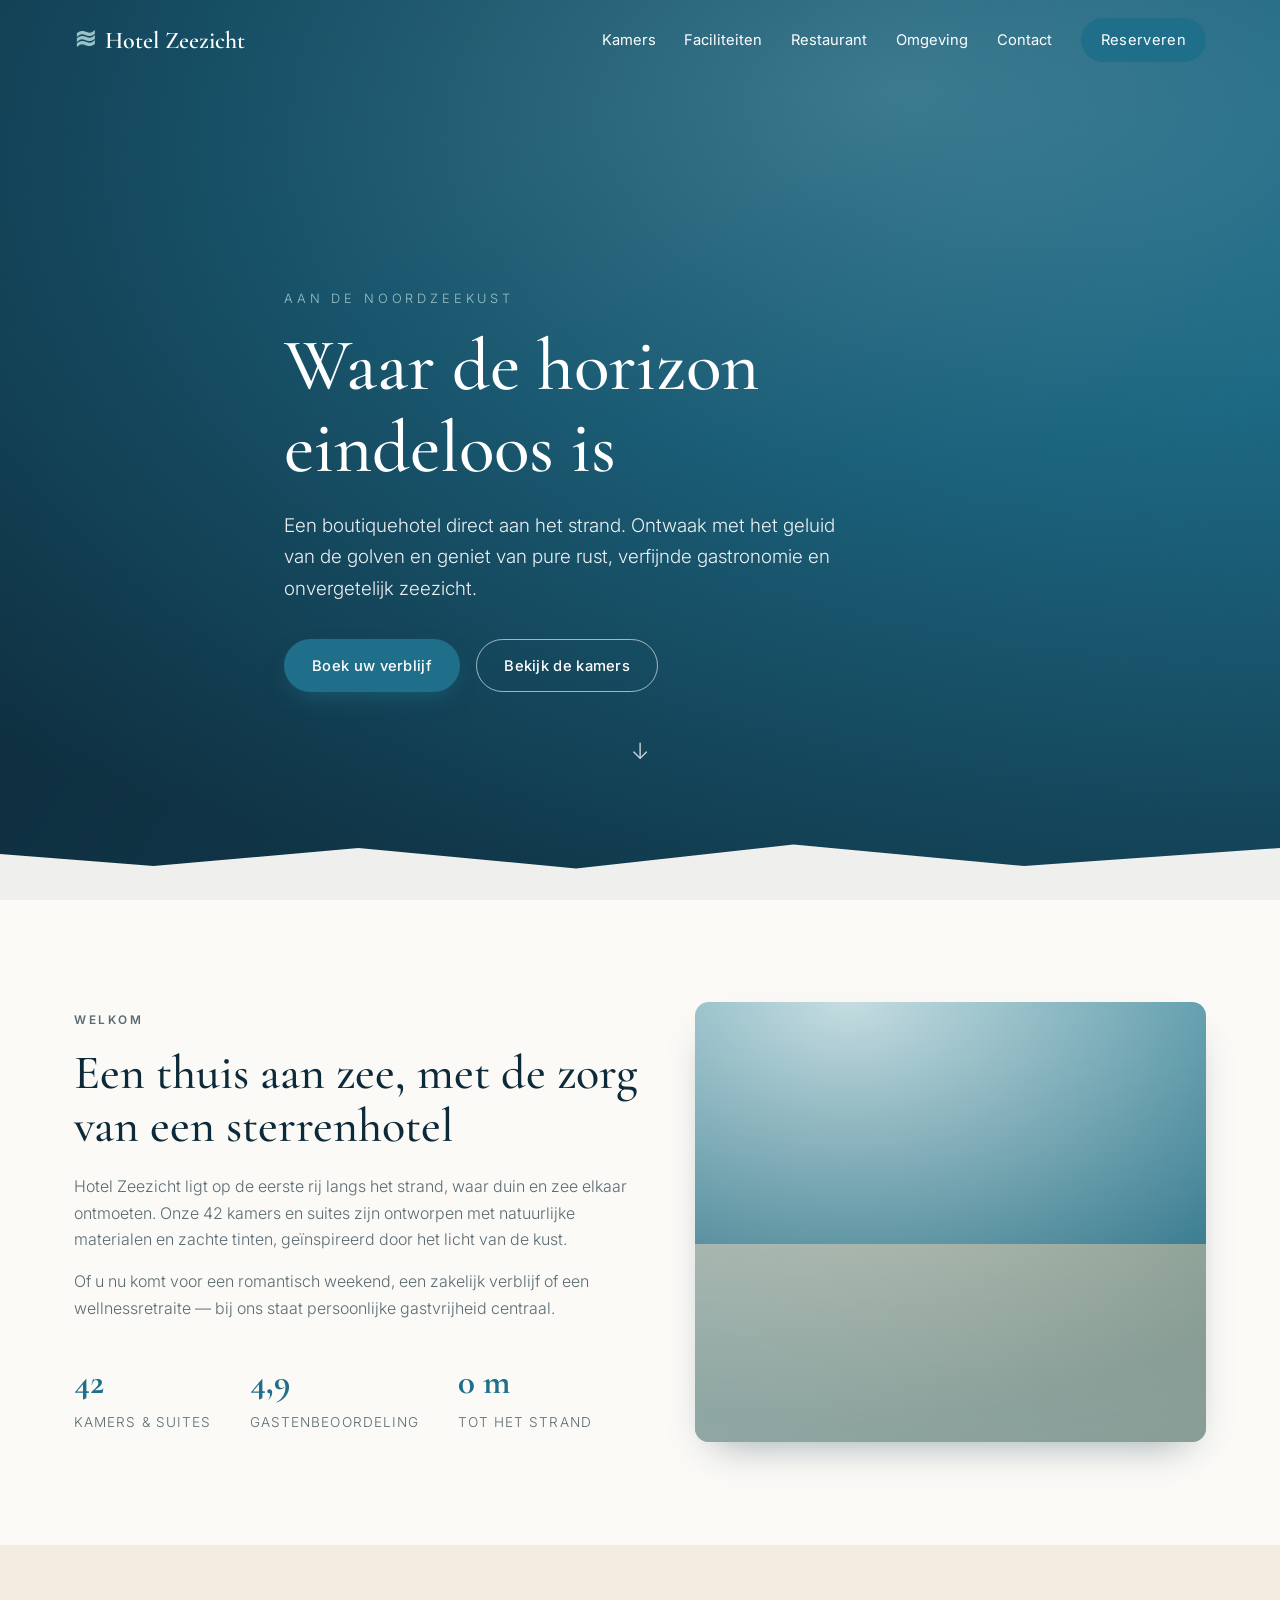
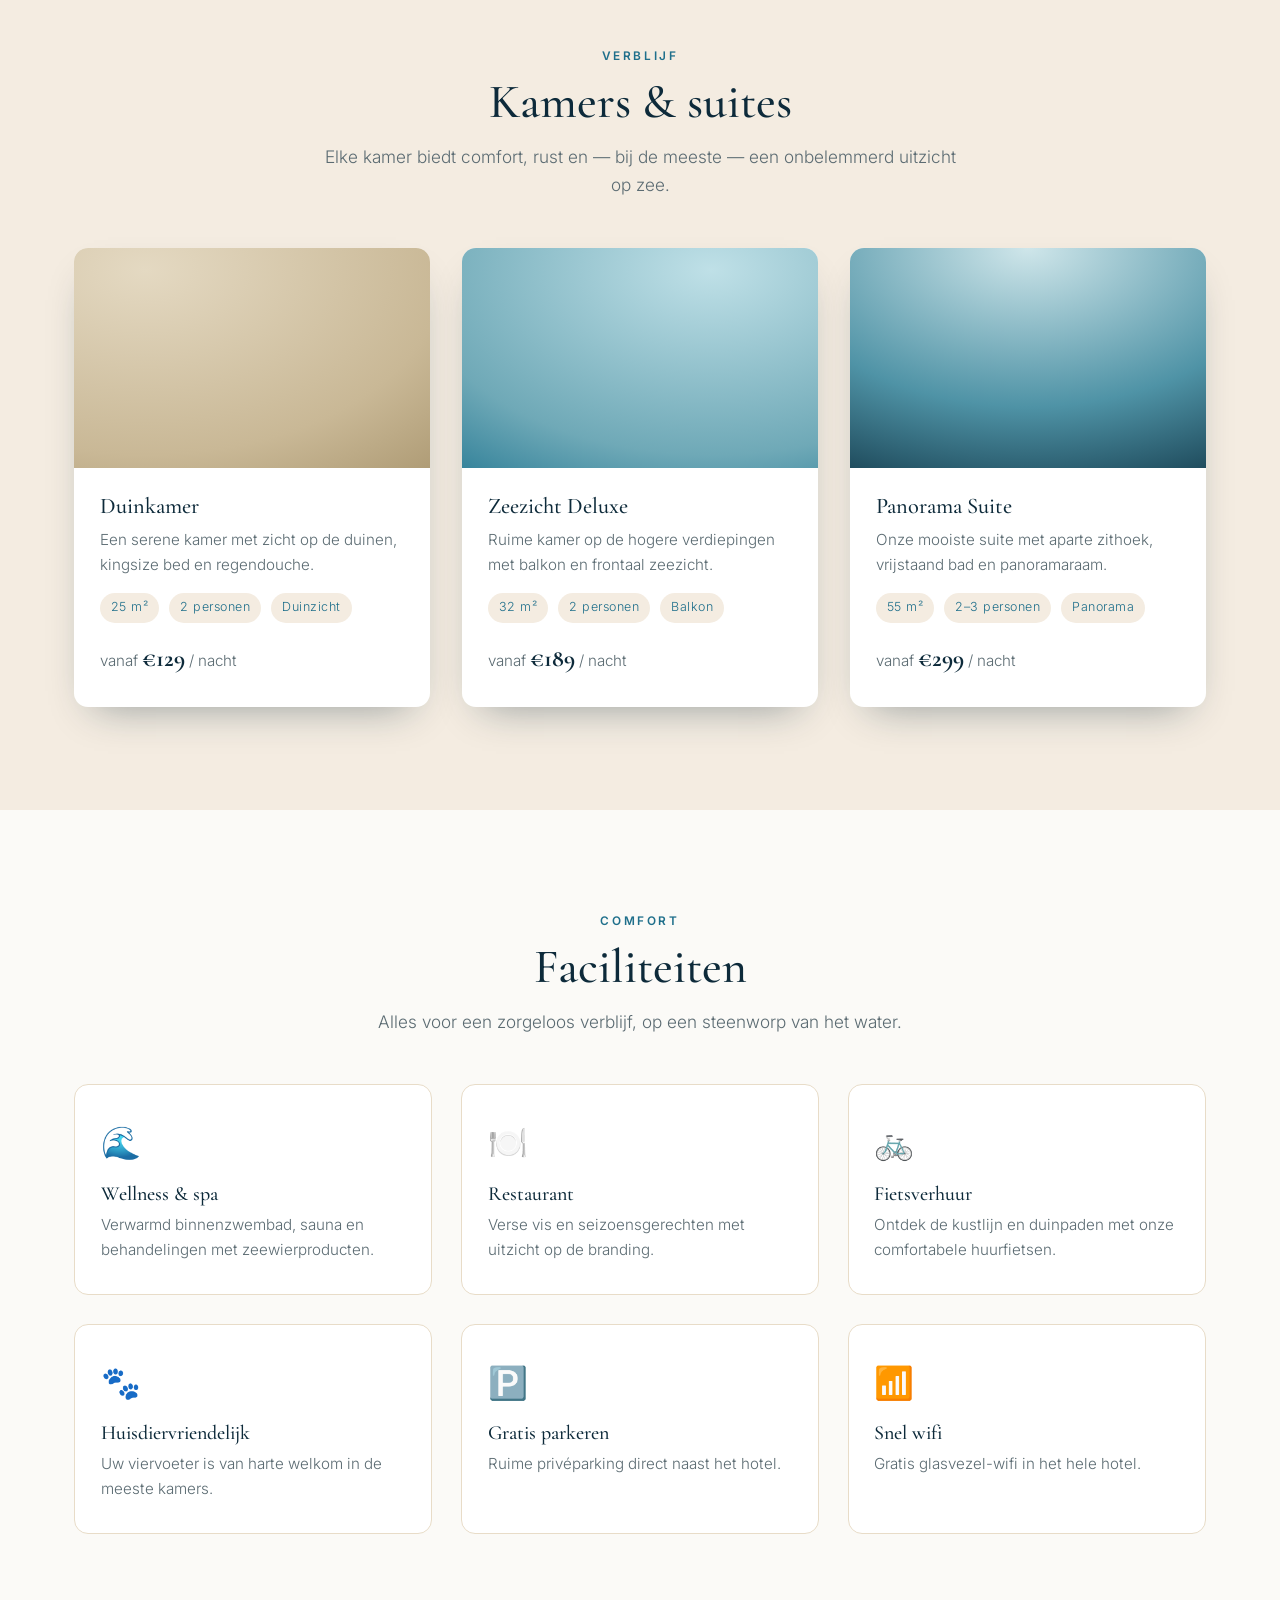
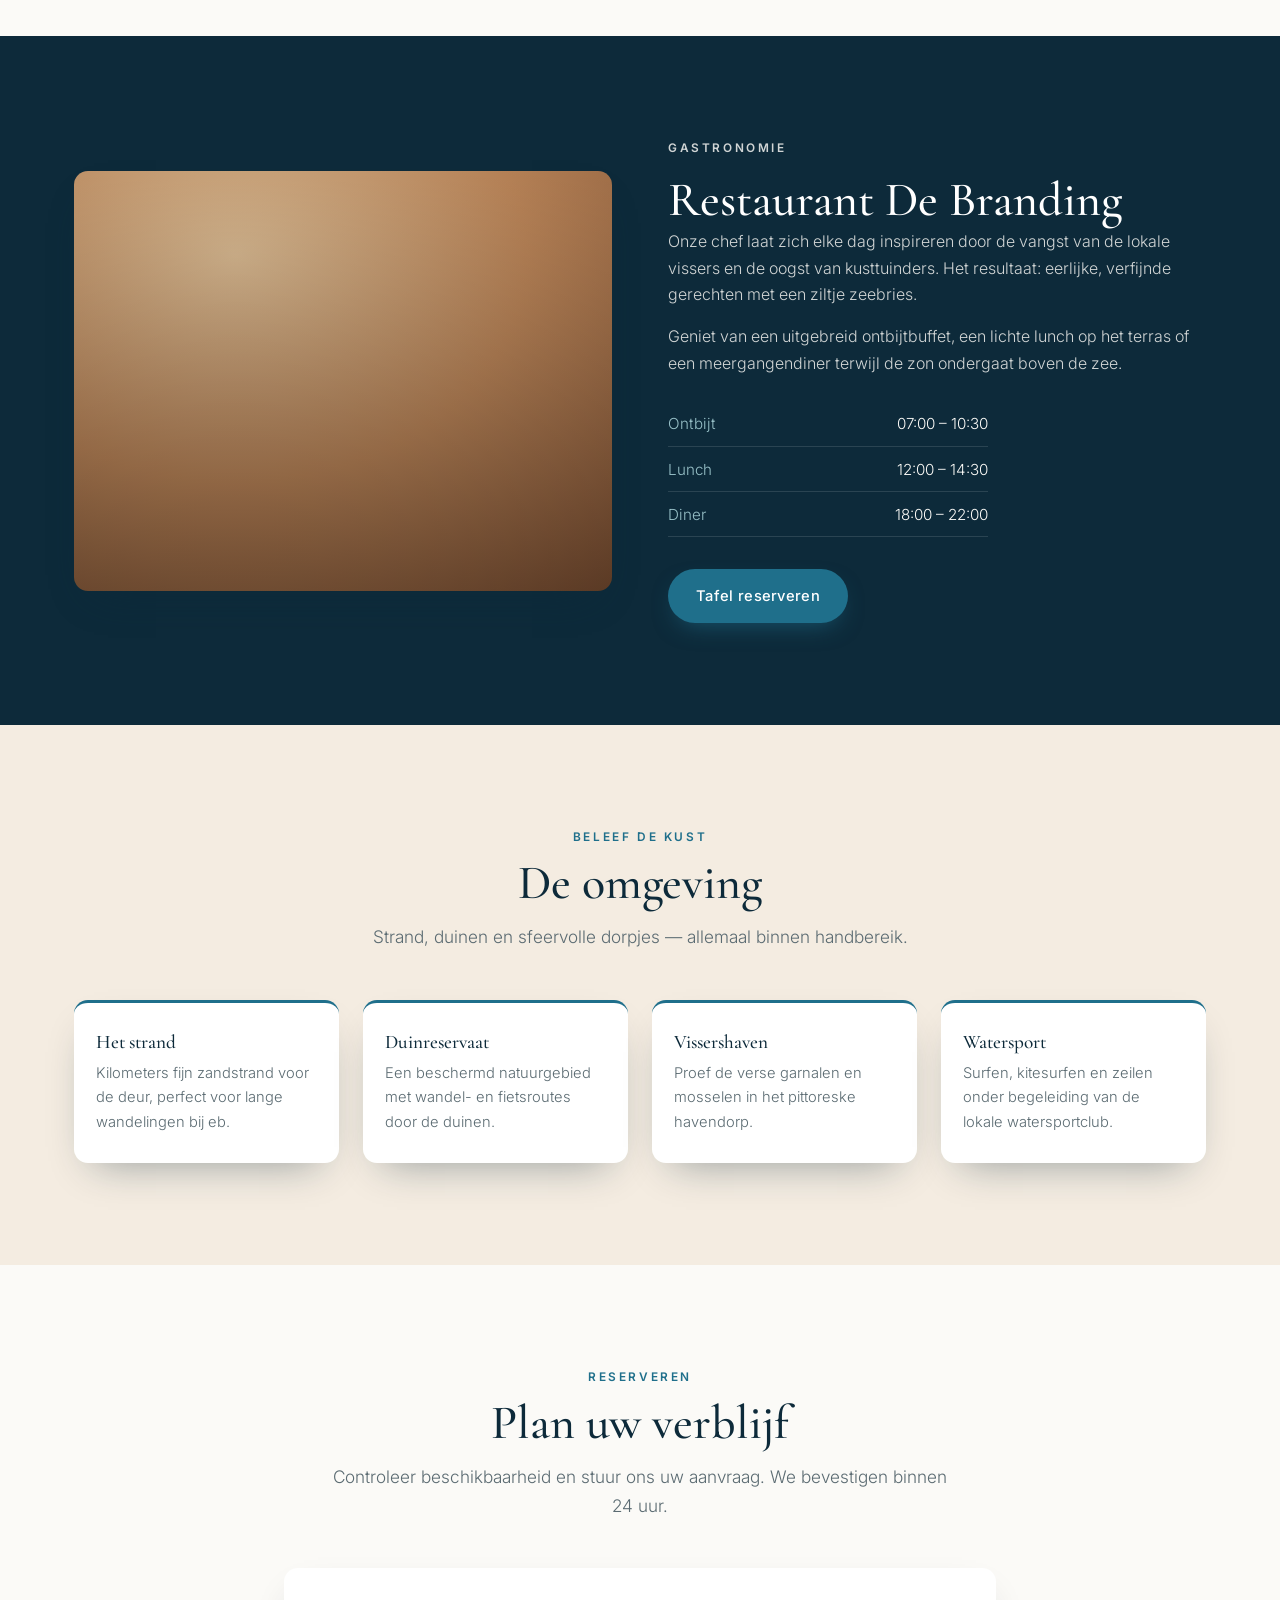
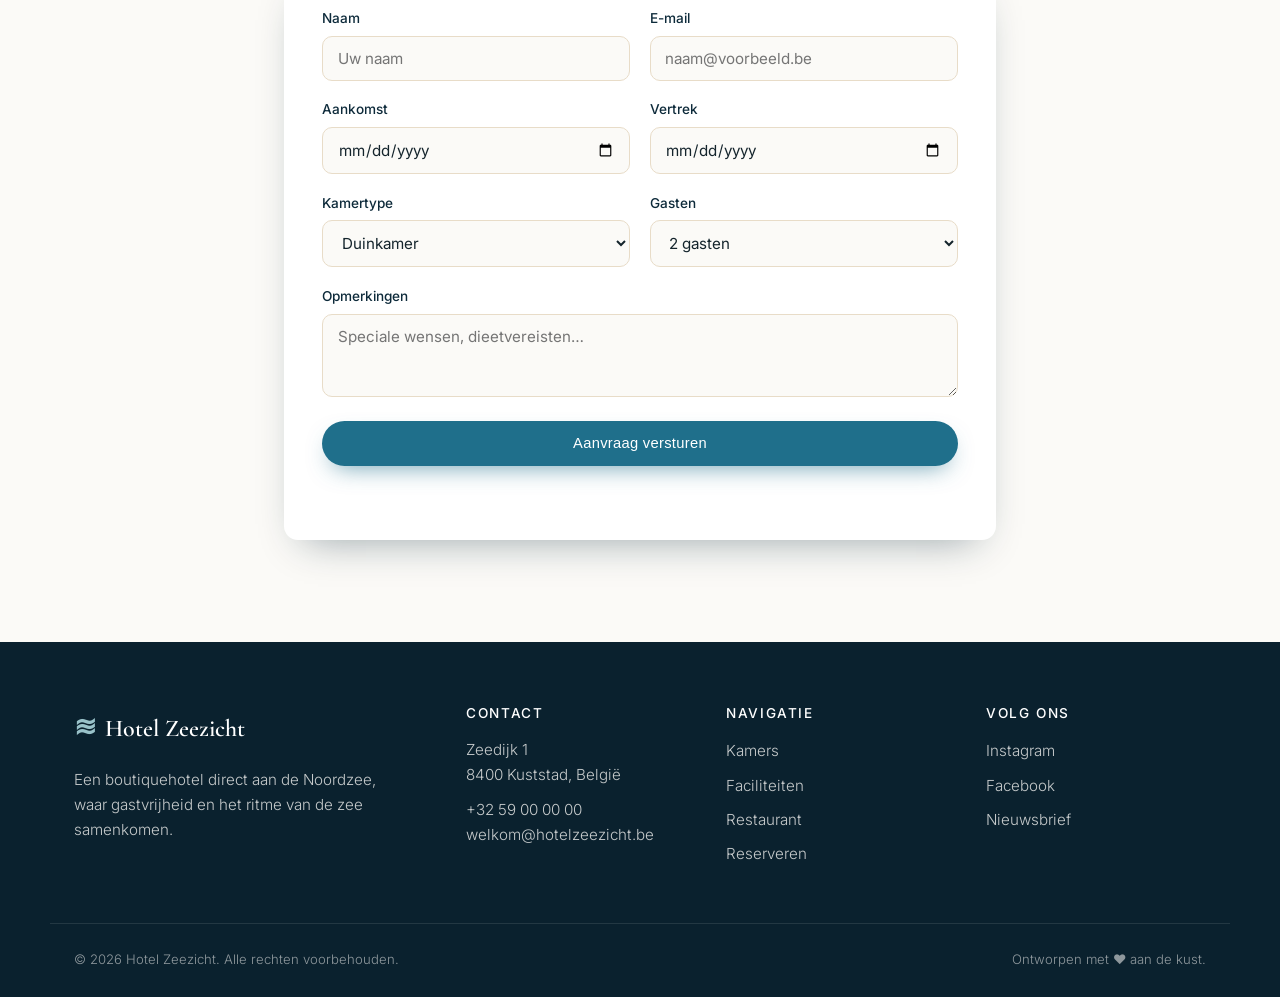
==== website/index.html @ 32a5152c "Add professional seaside hotel website (Hotel Zeezicht) Responsive one-page site with hero, rooms, f" ====
<!DOCTYPE html>
<html lang="nl">
<head>
  <meta charset="UTF-8" />
  <meta name="viewport" content="width=device-width, initial-scale=1.0" />
  <meta name="description" content="Hotel Zeezicht — een luxueus boutiquehotel direct aan de Noordzee. Geniet van zeezicht, fijne dining en pure rust." />
  <title>Hotel Zeezicht · Boutiquehotel aan zee</title>
  <link rel="preconnect" href="https://fonts.googleapis.com" />
  <link rel="preconnect" href="https://fonts.gstatic.com" crossorigin />
  <link href="https://fonts.googleapis.com/css2?family=Cormorant+Garamond:wght@400;500;600&family=Inter:wght@300;400;500;600&display=swap" rel="stylesheet" />
  <link rel="stylesheet" href="styles.css" />
</head>
<body>
  <!-- Header -->
  <header class="site-header" id="header">
    <div class="container header-inner">
      <a href="#home" class="logo">
        <span class="logo-mark">≋</span>
        <span class="logo-text">Hotel&nbsp;Zeezicht</span>
      </a>
      <nav class="nav" id="nav">
        <a href="#kamers">Kamers</a>
        <a href="#faciliteiten">Faciliteiten</a>
        <a href="#restaurant">Restaurant</a>
        <a href="#omgeving">Omgeving</a>
        <a href="#contact">Contact</a>
        <a href="#reserveren" class="btn btn-nav">Reserveren</a>
      </nav>
      <button class="nav-toggle" id="navToggle" aria-label="Menu openen" aria-expanded="false">
        <span></span><span></span><span></span>
      </button>
    </div>
  </header>

  <!-- Hero -->
  <section class="hero" id="home">
    <div class="hero-overlay"></div>
    <div class="container hero-content">
      <p class="hero-eyebrow">Aan de Noordzeekust</p>
      <h1>Waar de horizon eindeloos is</h1>
      <p class="hero-sub">Een boutiquehotel direct aan het strand. Ontwaak met het geluid van de golven en geniet van pure rust, verfijnde gastronomie en onvergetelijk zeezicht.</p>
      <div class="hero-actions">
        <a href="#reserveren" class="btn btn-primary">Boek uw verblijf</a>
        <a href="#kamers" class="btn btn-ghost">Bekijk de kamers</a>
      </div>
    </div>
    <a href="#intro" class="scroll-hint" aria-label="Scroll omlaag">↓</a>
  </section>

  <!-- Intro -->
  <section class="section intro" id="intro">
    <div class="container intro-grid">
      <div class="intro-text">
        <p class="eyebrow">Welkom</p>
        <h2>Een thuis aan zee, met de zorg van een sterrenhotel</h2>
        <p>Hotel Zeezicht ligt op de eerste rij langs het strand, waar duin en zee elkaar ontmoeten. Onze 42 kamers en suites zijn ontworpen met natuurlijke materialen en zachte tinten, geïnspireerd door het licht van de kust.</p>
        <p>Of u nu komt voor een romantisch weekend, een zakelijk verblijf of een wellnessretraite — bij ons staat persoonlijke gastvrijheid centraal.</p>
        <div class="intro-stats">
          <div><strong>42</strong><span>Kamers &amp; suites</span></div>
          <div><strong>4,9</strong><span>Gastenbeoordeling</span></div>
          <div><strong>0&nbsp;m</strong><span>Tot het strand</span></div>
        </div>
      </div>
      <div class="intro-image" aria-hidden="true"></div>
    </div>
  </section>

  <!-- Kamers -->
  <section class="section section-alt" id="kamers">
    <div class="container">
      <div class="section-head">
        <p class="eyebrow">Verblijf</p>
        <h2>Kamers &amp; suites</h2>
        <p class="section-lead">Elke kamer biedt comfort, rust en — bij de meeste — een onbelemmerd uitzicht op zee.</p>
      </div>
      <div class="rooms-grid">
        <article class="room-card">
          <div class="room-img room-img-1" aria-hidden="true"></div>
          <div class="room-body">
            <h3>Duinkamer</h3>
            <p>Een serene kamer met zicht op de duinen, kingsize bed en regendouche.</p>
            <ul class="room-meta">
              <li>25 m²</li><li>2 personen</li><li>Duinzicht</li>
            </ul>
            <p class="room-price">vanaf <strong>€129</strong> / nacht</p>
          </div>
        </article>
        <article class="room-card">
          <div class="room-img room-img-2" aria-hidden="true"></div>
          <div class="room-body">
            <h3>Zeezicht Deluxe</h3>
            <p>Ruime kamer op de hogere verdiepingen met balkon en frontaal zeezicht.</p>
            <ul class="room-meta">
              <li>32 m²</li><li>2 personen</li><li>Balkon</li>
            </ul>
            <p class="room-price">vanaf <strong>€189</strong> / nacht</p>
          </div>
        </article>
        <article class="room-card">
          <div class="room-img room-img-3" aria-hidden="true"></div>
          <div class="room-body">
            <h3>Panorama Suite</h3>
            <p>Onze mooiste suite met aparte zithoek, vrijstaand bad en panoramaraam.</p>
            <ul class="room-meta">
              <li>55 m²</li><li>2–3 personen</li><li>Panorama</li>
            </ul>
            <p class="room-price">vanaf <strong>€299</strong> / nacht</p>
          </div>
        </article>
      </div>
    </div>
  </section>

  <!-- Faciliteiten -->
  <section class="section" id="faciliteiten">
    <div class="container">
      <div class="section-head">
        <p class="eyebrow">Comfort</p>
        <h2>Faciliteiten</h2>
        <p class="section-lead">Alles voor een zorgeloos verblijf, op een steenworp van het water.</p>
      </div>
      <div class="features-grid">
        <div class="feature"><span class="feature-icon">🌊</span><h3>Wellness &amp; spa</h3><p>Verwarmd binnenzwembad, sauna en behandelingen met zeewierproducten.</p></div>
        <div class="feature"><span class="feature-icon">🍽️</span><h3>Restaurant</h3><p>Verse vis en seizoensgerechten met uitzicht op de branding.</p></div>
        <div class="feature"><span class="feature-icon">🚲</span><h3>Fietsverhuur</h3><p>Ontdek de kustlijn en duinpaden met onze comfortabele huurfietsen.</p></div>
        <div class="feature"><span class="feature-icon">🐾</span><h3>Huisdiervriendelijk</h3><p>Uw viervoeter is van harte welkom in de meeste kamers.</p></div>
        <div class="feature"><span class="feature-icon">🅿️</span><h3>Gratis parkeren</h3><p>Ruime privéparking direct naast het hotel.</p></div>
        <div class="feature"><span class="feature-icon">📶</span><h3>Snel wifi</h3><p>Gratis glasvezel-wifi in het hele hotel.</p></div>
      </div>
    </div>
  </section>

  <!-- Restaurant -->
  <section class="section section-dark" id="restaurant">
    <div class="container restaurant-grid">
      <div class="restaurant-image" aria-hidden="true"></div>
      <div class="restaurant-text">
        <p class="eyebrow eyebrow-light">Gastronomie</p>
        <h2>Restaurant De&nbsp;Branding</h2>
        <p>Onze chef laat zich elke dag inspireren door de vangst van de lokale vissers en de oogst van kusttuinders. Het resultaat: eerlijke, verfijnde gerechten met een ziltje zeebries.</p>
        <p>Geniet van een uitgebreid ontbijtbuffet, een lichte lunch op het terras of een meergangendiner terwijl de zon ondergaat boven de zee.</p>
        <ul class="restaurant-hours">
          <li><span>Ontbijt</span><span>07:00 – 10:30</span></li>
          <li><span>Lunch</span><span>12:00 – 14:30</span></li>
          <li><span>Diner</span><span>18:00 – 22:00</span></li>
        </ul>
        <a href="#reserveren" class="btn btn-primary">Tafel reserveren</a>
      </div>
    </div>
  </section>

  <!-- Omgeving -->
  <section class="section section-alt" id="omgeving">
    <div class="container">
      <div class="section-head">
        <p class="eyebrow">Beleef de kust</p>
        <h2>De omgeving</h2>
        <p class="section-lead">Strand, duinen en sfeervolle dorpjes — allemaal binnen handbereik.</p>
      </div>
      <div class="env-grid">
        <article class="env-card"><h3>Het strand</h3><p>Kilometers fijn zandstrand voor de deur, perfect voor lange wandelingen bij eb.</p></article>
        <article class="env-card"><h3>Duinreservaat</h3><p>Een beschermd natuurgebied met wandel- en fietsroutes door de duinen.</p></article>
        <article class="env-card"><h3>Vissershaven</h3><p>Proef de verse garnalen en mosselen in het pittoreske havendorp.</p></article>
        <article class="env-card"><h3>Watersport</h3><p>Surfen, kitesurfen en zeilen onder begeleiding van de lokale watersportclub.</p></article>
      </div>
    </div>
  </section>

  <!-- Reserveren -->
  <section class="section reserve" id="reserveren">
    <div class="container reserve-inner">
      <div class="section-head">
        <p class="eyebrow">Reserveren</p>
        <h2>Plan uw verblijf</h2>
        <p class="section-lead">Controleer beschikbaarheid en stuur ons uw aanvraag. We bevestigen binnen 24&nbsp;uur.</p>
      </div>
      <form class="reserve-form" id="reserveForm" novalidate>
        <div class="form-row">
          <label>Naam
            <input type="text" name="naam" required placeholder="Uw naam" />
          </label>
          <label>E-mail
            <input type="email" name="email" required placeholder="naam@voorbeeld.be" />
          </label>
        </div>
        <div class="form-row">
          <label>Aankomst
            <input type="date" name="aankomst" required />
          </label>
          <label>Vertrek
            <input type="date" name="vertrek" required />
          </label>
        </div>
        <div class="form-row">
          <label>Kamertype
            <select name="kamer">
              <option>Duinkamer</option>
              <option>Zeezicht Deluxe</option>
              <option>Panorama Suite</option>
            </select>
          </label>
          <label>Gasten
            <select name="gasten">
              <option>1 gast</option>
              <option selected>2 gasten</option>
              <option>3 gasten</option>
              <option>4 gasten</option>
            </select>
          </label>
        </div>
        <label>Opmerkingen
          <textarea name="opmerkingen" rows="3" placeholder="Speciale wensen, dieetvereisten…"></textarea>
        </label>
        <button type="submit" class="btn btn-primary btn-block">Aanvraag versturen</button>
        <p class="form-msg" id="formMsg" role="status"></p>
      </form>
    </div>
  </section>

  <!-- Contact / Footer -->
  <footer class="footer" id="contact">
    <div class="container footer-grid">
      <div class="footer-brand">
        <a href="#home" class="logo logo-light">
          <span class="logo-mark">≋</span>
          <span class="logo-text">Hotel&nbsp;Zeezicht</span>
        </a>
        <p>Een boutiquehotel direct aan de Noordzee, waar gastvrijheid en het ritme van de zee samenkomen.</p>
      </div>
      <div class="footer-col">
        <h4>Contact</h4>
        <p>Zeedijk 1<br />8400 Kuststad, België</p>
        <p><a href="tel:+3259000000">+32 59 00 00 00</a><br /><a href="mailto:welkom@hotelzeezicht.be">welkom@hotelzeezicht.be</a></p>
      </div>
      <div class="footer-col">
        <h4>Navigatie</h4>
        <ul>
          <li><a href="#kamers">Kamers</a></li>
          <li><a href="#faciliteiten">Faciliteiten</a></li>
          <li><a href="#restaurant">Restaurant</a></li>
          <li><a href="#reserveren">Reserveren</a></li>
        </ul>
      </div>
      <div class="footer-col">
        <h4>Volg ons</h4>
        <ul>
          <li><a href="#">Instagram</a></li>
          <li><a href="#">Facebook</a></li>
          <li><a href="#">Nieuwsbrief</a></li>
        </ul>
      </div>
    </div>
    <div class="container footer-bottom">
      <p>© <span id="year"></span> Hotel Zeezicht. Alle rechten voorbehouden.</p>
      <p>Ontworpen met ❤︎ aan de kust.</p>
    </div>
  </footer>

  <script src="script.js"></script>
</body>
</html>
---- website/styles.css ----
/* =========================================================
   Hotel Zeezicht — stylesheet
   Palette: diepzeeblauw, zand, schuimwit, koraalaccent
   ========================================================= */

:root {
  --navy: #0d2a3a;
  --sea: #1f6f8b;
  --sea-light: #99c2c9;
  --sand: #f4ece1;
  --sand-deep: #e8dcc8;
  --foam: #fbfaf7;
  --coral: #d98b6f;
  --ink: #14242c;
  --muted: #5b6b72;
  --white: #ffffff;
  --radius: 14px;
  --shadow: 0 18px 40px -20px rgba(13, 42, 58, 0.45);
  --max: 1180px;
  --serif: "Cormorant Garamond", Georgia, serif;
  --sans: "Inter", system-ui, -apple-system, sans-serif;
}

* { box-sizing: border-box; margin: 0; padding: 0; }

html { scroll-behavior: smooth; }

body {
  font-family: var(--sans);
  color: var(--ink);
  background: var(--foam);
  line-height: 1.65;
  font-weight: 300;
  -webkit-font-smoothing: antialiased;
}

img { max-width: 100%; display: block; }

a { color: inherit; text-decoration: none; }

.container { width: 100%; max-width: var(--max); margin: 0 auto; padding: 0 24px; }

h1, h2, h3, h4 { font-family: var(--serif); font-weight: 500; line-height: 1.12; color: var(--navy); }

h1 { font-size: clamp(2.6rem, 6vw, 4.6rem); }
h2 { font-size: clamp(2rem, 4vw, 3rem); }
h3 { font-size: 1.4rem; }

.eyebrow {
  text-transform: uppercase;
  letter-spacing: 0.22em;
  font-size: 0.74rem;
  font-weight: 600;
  color: var(--sea);
  margin-bottom: 0.6rem;
}
.eyebrow-light { color: var(--sea-light); }

/* ---------- Buttons ---------- */
.btn {
  display: inline-block;
  padding: 0.85rem 1.7rem;
  border-radius: 999px;
  font-size: 0.92rem;
  font-weight: 500;
  letter-spacing: 0.02em;
  cursor: pointer;
  border: 1px solid transparent;
  transition: transform 0.25s ease, background 0.25s ease, color 0.25s ease, box-shadow 0.25s ease;
  white-space: nowrap;
}
.btn:hover { transform: translateY(-2px); }
.btn-primary { background: var(--sea); color: var(--white); box-shadow: 0 10px 24px -10px rgba(31, 111, 139, 0.7); }
.btn-primary:hover { background: var(--navy); }
.btn-ghost { background: transparent; color: var(--white); border-color: rgba(255, 255, 255, 0.6); }
.btn-ghost:hover { background: rgba(255, 255, 255, 0.12); }
.btn-nav { background: var(--sea); color: var(--white); padding: 0.55rem 1.2rem; }
.btn-nav:hover { background: var(--navy); }
.btn-block { width: 100%; }

/* ---------- Header ---------- */
.site-header {
  position: fixed; top: 0; left: 0; right: 0; z-index: 100;
  transition: background 0.3s ease, box-shadow 0.3s ease, padding 0.3s ease;
  padding: 0.4rem 0;
}
.site-header.scrolled {
  background: rgba(251, 250, 247, 0.94);
  backdrop-filter: blur(10px);
  box-shadow: 0 1px 0 rgba(13, 42, 58, 0.08);
}
.header-inner { display: flex; align-items: center; justify-content: space-between; height: 68px; }
.logo { display: flex; align-items: center; gap: 0.5rem; font-family: var(--serif); font-size: 1.5rem; font-weight: 600; color: var(--white); transition: color 0.3s ease; }
.logo-mark { font-size: 1.7rem; color: var(--sea-light); }
.scrolled .logo { color: var(--navy); }
.nav { display: flex; align-items: center; gap: 1.8rem; }
.nav a { font-size: 0.92rem; font-weight: 400; color: var(--white); transition: color 0.25s ease; }
.nav a:hover { color: var(--sea-light); }
.scrolled .nav a { color: var(--ink); }
.scrolled .nav a:hover { color: var(--sea); }
.scrolled .nav .btn-nav { color: var(--white); }

.nav-toggle { display: none; flex-direction: column; gap: 5px; background: none; border: 0; cursor: pointer; padding: 8px; }
.nav-toggle span { width: 26px; height: 2px; background: var(--white); transition: background 0.3s ease; }
.scrolled .nav-toggle span { background: var(--navy); }

/* ---------- Hero ---------- */
.hero {
  position: relative; min-height: 100vh; display: flex; align-items: center;
  color: var(--white);
  background:
    linear-gradient(120deg, rgba(13, 42, 58, 0.55), rgba(31, 111, 139, 0.35)),
    radial-gradient(120% 90% at 70% 10%, #5ba3b8 0%, #1f6f8b 45%, #0d2a3a 100%);
  overflow: hidden;
}
.hero::after {
  content: ""; position: absolute; left: 0; right: 0; bottom: -2px; height: 120px;
  background: var(--foam);
  clip-path: polygon(0 60%, 12% 70%, 28% 55%, 45% 72%, 62% 52%, 80% 70%, 100% 55%, 100% 100%, 0 100%);
  opacity: 0.95;
}
.hero-content { position: relative; z-index: 2; max-width: 760px; padding-top: 80px; }
.hero-eyebrow { text-transform: uppercase; letter-spacing: 0.3em; font-size: 0.8rem; color: var(--sea-light); margin-bottom: 1rem; }
.hero h1 { color: var(--white); margin-bottom: 1.3rem; }
.hero-sub { font-size: 1.18rem; font-weight: 300; max-width: 560px; margin-bottom: 2.2rem; color: rgba(255, 255, 255, 0.92); }
.hero-actions { display: flex; gap: 1rem; flex-wrap: wrap; }
.scroll-hint {
  position: absolute; bottom: 130px; left: 50%; transform: translateX(-50%);
  z-index: 2; font-size: 1.4rem; color: var(--white); opacity: 0.8;
  animation: bob 2s ease-in-out infinite;
}
@keyframes bob { 0%, 100% { transform: translate(-50%, 0); } 50% { transform: translate(-50%, 8px); } }

/* ---------- Sections ---------- */
.section { padding: clamp(4rem, 8vw, 7rem) 0; }
.section-alt { background: var(--sand); }
.section-head { max-width: 640px; margin: 0 auto 3rem; text-align: center; }
.section-lead { color: var(--muted); font-size: 1.08rem; margin-top: 0.8rem; }

/* ---------- Intro ---------- */
.intro-grid { display: grid; grid-template-columns: 1.05fr 0.95fr; gap: 3.5rem; align-items: center; }
.intro-text p { color: var(--muted); margin-bottom: 1rem; }
.intro-text h2 { margin-bottom: 1.2rem; }
.intro-stats { display: flex; gap: 2.4rem; margin-top: 2rem; }
.intro-stats div { display: flex; flex-direction: column; }
.intro-stats strong { font-family: var(--serif); font-size: 2.2rem; color: var(--sea); }
.intro-stats span { font-size: 0.85rem; color: var(--muted); text-transform: uppercase; letter-spacing: 0.08em; }
.intro-image {
  height: 440px; border-radius: var(--radius); box-shadow: var(--shadow);
  background:
    linear-gradient(180deg, rgba(13,42,58,0.05), rgba(13,42,58,0.25)),
    radial-gradient(140% 120% at 30% 0%, #cfe6ea 0%, #7fb4c0 40%, #2c7d96 80%);
  position: relative; overflow: hidden;
}
.intro-image::after {
  content: ""; position: absolute; bottom: 0; left: 0; right: 0; height: 45%;
  background: linear-gradient(180deg, transparent, rgba(244,236,225,0.15)), linear-gradient(90deg, #e6d7bd, #d8c3a0);
  opacity: 0.55;
}

/* ---------- Rooms ---------- */
.rooms-grid { display: grid; grid-template-columns: repeat(3, 1fr); gap: 2rem; }
.room-card {
  background: var(--white); border-radius: var(--radius); overflow: hidden;
  box-shadow: var(--shadow); transition: transform 0.3s ease, box-shadow 0.3s ease;
  display: flex; flex-direction: column;
}
.room-card:hover { transform: translateY(-6px); box-shadow: 0 28px 50px -22px rgba(13, 42, 58, 0.5); }
.room-img { height: 220px; }
.room-img-1 { background: radial-gradient(120% 120% at 20% 10%, #e4d9c2, #c9b896 70%, #b09d77); }
.room-img-2 { background: radial-gradient(120% 120% at 70% 10%, #bfe0e7, #6fa9b7 70%, #2c7d96); }
.room-img-3 { background: radial-gradient(120% 120% at 50% 0%, #cfe6ea, #4f93a6 60%, #163e4f); }
.room-body { padding: 1.6rem 1.6rem 1.8rem; display: flex; flex-direction: column; flex: 1; }
.room-body h3 { margin-bottom: 0.5rem; }
.room-body > p { color: var(--muted); font-size: 0.95rem; }
.room-meta { list-style: none; display: flex; gap: 0.6rem; flex-wrap: wrap; margin: 1rem 0; }
.room-meta li { font-size: 0.78rem; letter-spacing: 0.04em; background: var(--sand); color: var(--sea); padding: 0.3rem 0.7rem; border-radius: 999px; }
.room-price { margin-top: auto; font-size: 0.95rem; color: var(--muted); }
.room-price strong { font-family: var(--serif); font-size: 1.5rem; color: var(--navy); }

/* ---------- Features ---------- */
.features-grid { display: grid; grid-template-columns: repeat(3, 1fr); gap: 1.8rem; }
.feature { padding: 2rem 1.6rem; border-radius: var(--radius); background: var(--white); border: 1px solid var(--sand-deep); transition: border-color 0.25s ease, transform 0.25s ease; }
.feature:hover { transform: translateY(-4px); border-color: var(--sea-light); }
.feature-icon { font-size: 2rem; display: block; margin-bottom: 0.8rem; }
.feature h3 { font-size: 1.25rem; margin-bottom: 0.4rem; }
.feature p { color: var(--muted); font-size: 0.95rem; }

/* ---------- Restaurant ---------- */
.section-dark { background: var(--navy); color: var(--foam); }
.section-dark h2 { color: var(--white); }
.restaurant-grid { display: grid; grid-template-columns: 1fr 1fr; gap: 3.5rem; align-items: center; }
.restaurant-image {
  height: 420px; border-radius: var(--radius); box-shadow: var(--shadow);
  background:
    linear-gradient(180deg, rgba(0,0,0,0.1), rgba(0,0,0,0.35)),
    radial-gradient(120% 120% at 30% 20%, #e9c79c 0%, #c98f5f 45%, #7a4a2e 100%);
}
.restaurant-text p { color: rgba(251, 250, 247, 0.82); margin-bottom: 1rem; }
.restaurant-hours { list-style: none; margin: 1.6rem 0 2rem; max-width: 320px; }
.restaurant-hours li { display: flex; justify-content: space-between; padding: 0.6rem 0; border-bottom: 1px solid rgba(255, 255, 255, 0.12); font-size: 0.95rem; }
.restaurant-hours span:first-child { color: var(--sea-light); }

/* ---------- Omgeving ---------- */
.env-grid { display: grid; grid-template-columns: repeat(4, 1fr); gap: 1.5rem; }
.env-card { background: var(--white); border-radius: var(--radius); padding: 1.8rem 1.4rem; box-shadow: var(--shadow); border-top: 3px solid var(--sea); }
.env-card h3 { font-size: 1.2rem; margin-bottom: 0.5rem; }
.env-card p { color: var(--muted); font-size: 0.92rem; }

/* ---------- Reserveren ---------- */
.reserve-inner { max-width: 760px; margin: 0 auto; }
.reserve-form { background: var(--white); padding: 2.4rem; border-radius: var(--radius); box-shadow: var(--shadow); }
.form-row { display: grid; grid-template-columns: 1fr 1fr; gap: 1.2rem; }
.reserve-form label { display: block; font-size: 0.85rem; font-weight: 500; color: var(--navy); margin-bottom: 1.1rem; }
.reserve-form input, .reserve-form select, .reserve-form textarea {
  width: 100%; margin-top: 0.4rem; padding: 0.75rem 0.9rem; border: 1px solid var(--sand-deep);
  border-radius: 10px; font-family: inherit; font-size: 0.95rem; color: var(--ink); background: var(--foam);
  transition: border-color 0.2s ease, box-shadow 0.2s ease;
}
.reserve-form input:focus, .reserve-form select:focus, .reserve-form textarea:focus {
  outline: none; border-color: var(--sea); box-shadow: 0 0 0 3px rgba(31, 111, 139, 0.15);
}
.reserve-form textarea { resize: vertical; }
.form-msg { margin-top: 1rem; text-align: center; font-size: 0.95rem; min-height: 1.2rem; }
.form-msg.ok { color: var(--sea); }
.form-msg.err { color: var(--coral); }

/* ---------- Footer ---------- */
.footer { background: #0a212e; color: rgba(251, 250, 247, 0.78); padding: 4rem 0 1.6rem; }
.footer-grid { display: grid; grid-template-columns: 1.6fr 1fr 1fr 1fr; gap: 2.5rem; }
.logo-light { color: var(--white); margin-bottom: 1rem; }
.footer-brand p { font-size: 0.95rem; max-width: 320px; }
.footer-col h4 { color: var(--white); font-family: var(--sans); font-size: 0.85rem; text-transform: uppercase; letter-spacing: 0.12em; margin-bottom: 1rem; }
.footer-col ul { list-style: none; }
.footer-col li { margin-bottom: 0.5rem; }
.footer-col a, .footer-col p a { font-size: 0.95rem; transition: color 0.2s ease; }
.footer-col a:hover, .footer-brand a:hover { color: var(--sea-light); }
.footer-col p { font-size: 0.95rem; margin-bottom: 0.6rem; }
.footer-bottom { display: flex; justify-content: space-between; flex-wrap: wrap; gap: 0.6rem; margin-top: 3rem; padding-top: 1.6rem; border-top: 1px solid rgba(255, 255, 255, 0.1); font-size: 0.82rem; color: rgba(251, 250, 247, 0.55); }

/* ---------- Reveal animation ---------- */
.reveal { opacity: 0; transform: translateY(28px); transition: opacity 0.7s ease, transform 0.7s ease; }
.reveal.visible { opacity: 1; transform: none; }

/* ---------- Responsive ---------- */
@media (max-width: 920px) {
  .intro-grid, .restaurant-grid { grid-template-columns: 1fr; }
  .restaurant-image { order: -1; height: 300px; }
  .rooms-grid, .features-grid { grid-template-columns: repeat(2, 1fr); }
  .env-grid { grid-template-columns: repeat(2, 1fr); }
  .footer-grid { grid-template-columns: 1fr 1fr; }
}

@media (max-width: 680px) {
  .nav-toggle { display: flex; }
  .nav {
    position: fixed; inset: 68px 0 auto 0; flex-direction: column; gap: 0; align-items: stretch;
    background: var(--foam); padding: 0; max-height: 0; overflow: hidden;
    box-shadow: 0 20px 30px -18px rgba(13, 42, 58, 0.4); transition: max-height 0.35s ease;
  }
  .nav.open { max-height: 420px; }
  .nav a { color: var(--ink); padding: 1rem 24px; border-bottom: 1px solid var(--sand-deep); }
  .nav .btn-nav { margin: 1rem 24px; text-align: center; }
  .rooms-grid, .features-grid, .env-grid, .form-row { grid-template-columns: 1fr; }
  .intro-stats { gap: 1.4rem; }
  .footer-grid { grid-template-columns: 1fr; gap: 1.8rem; }
  .hero-actions { width: 100%; }
  .hero-actions .btn { flex: 1; text-align: center; }
}
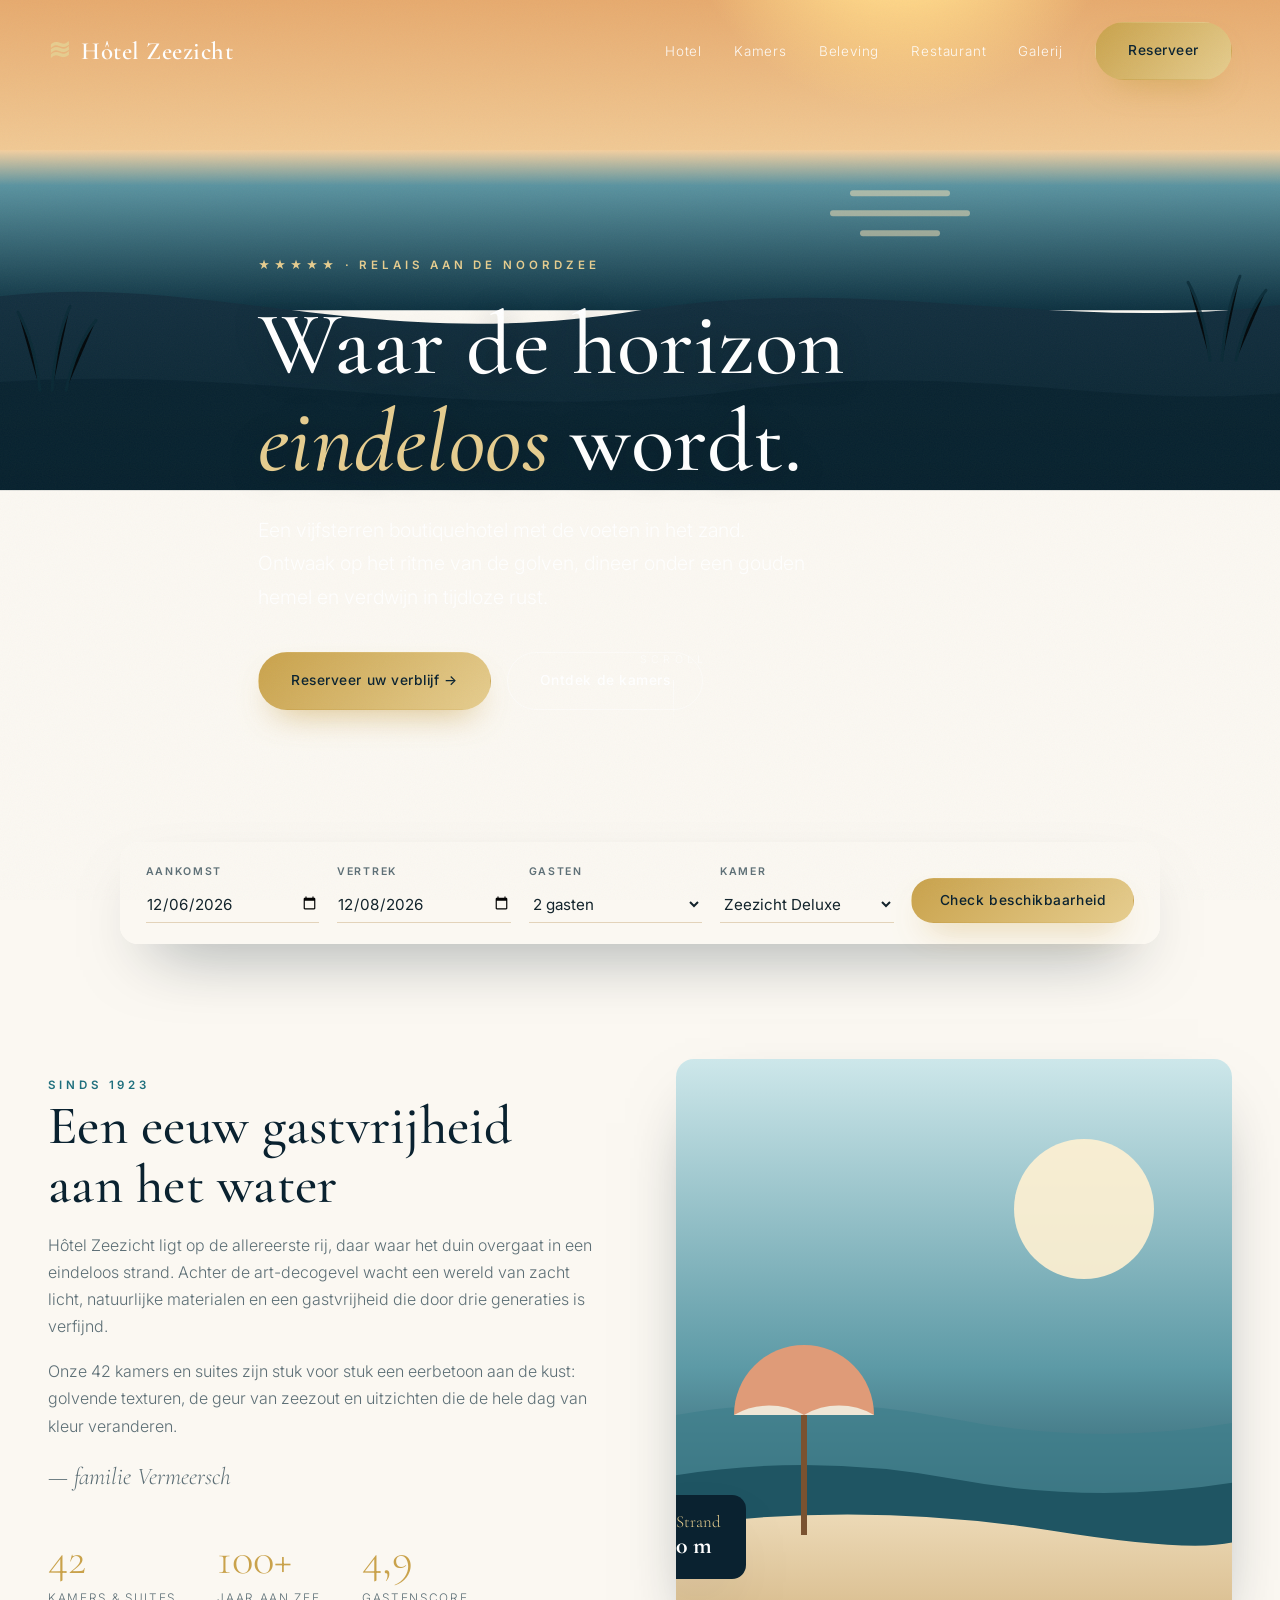
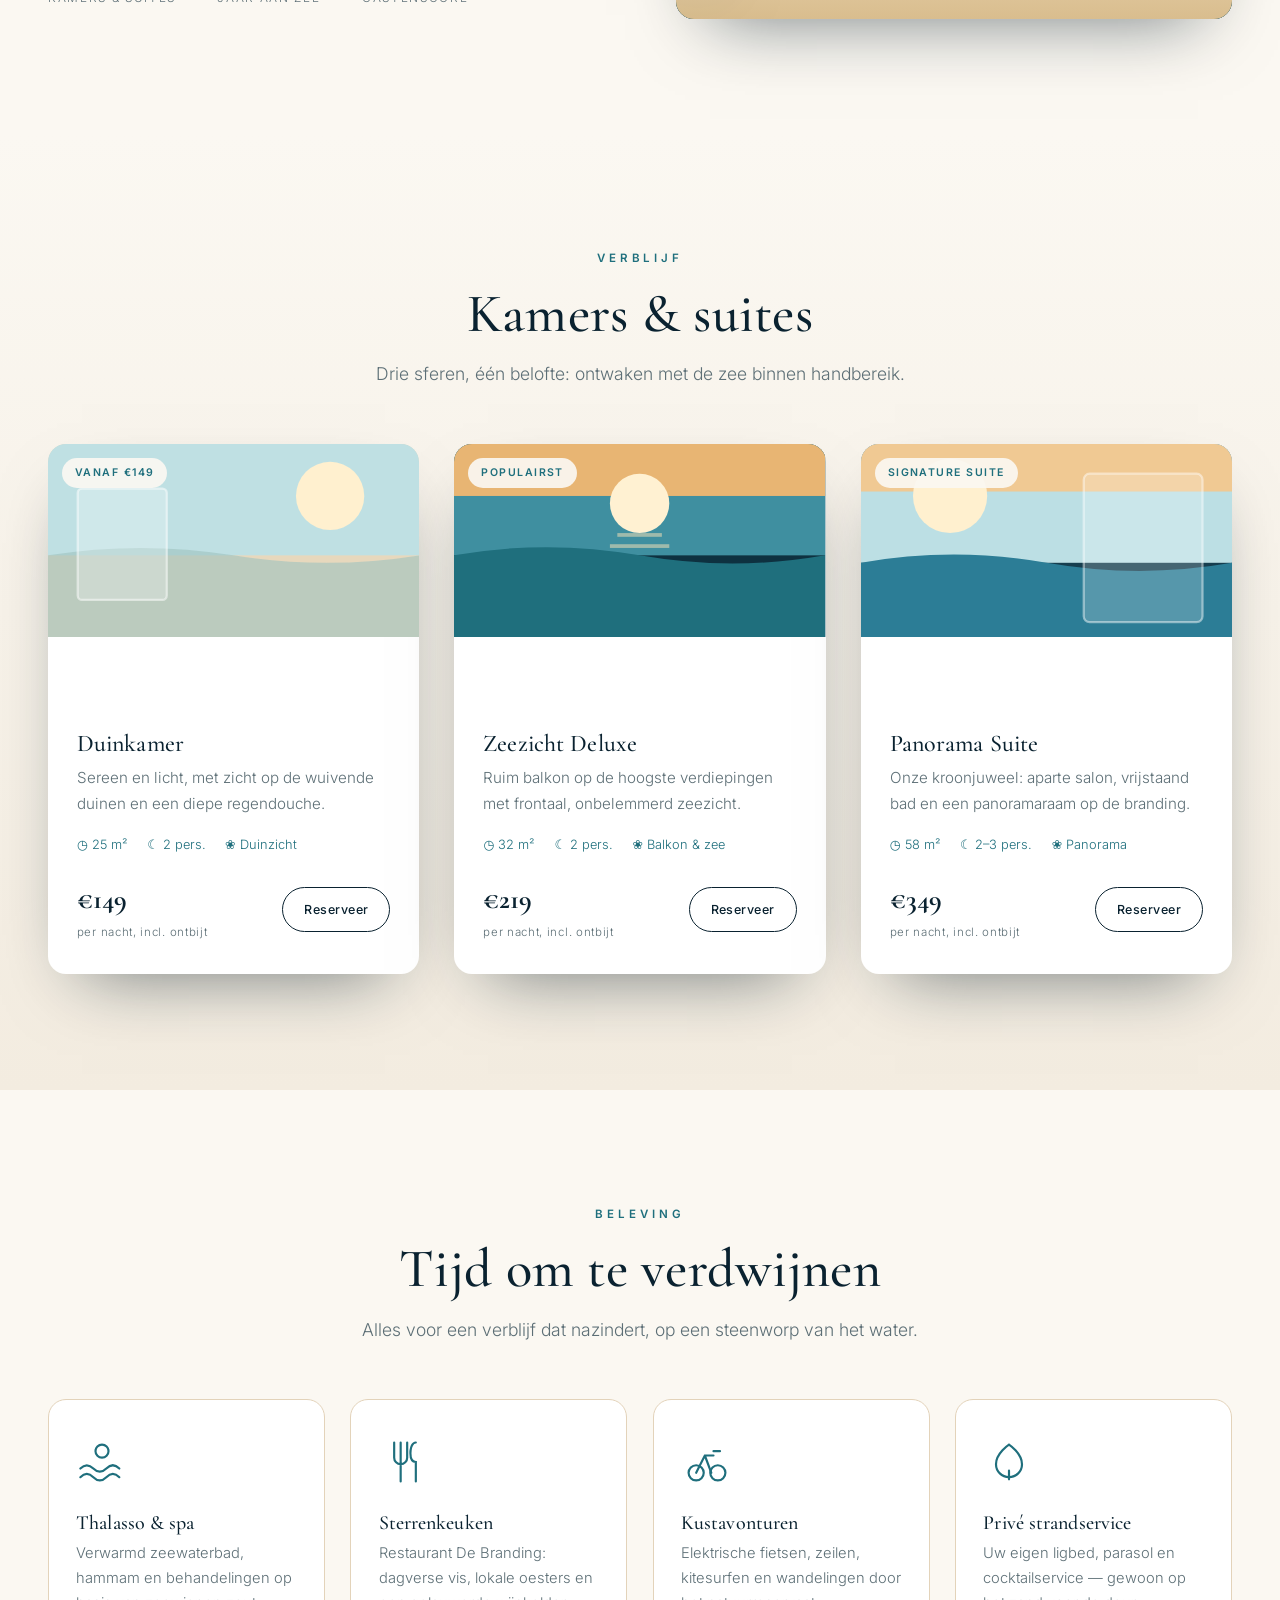
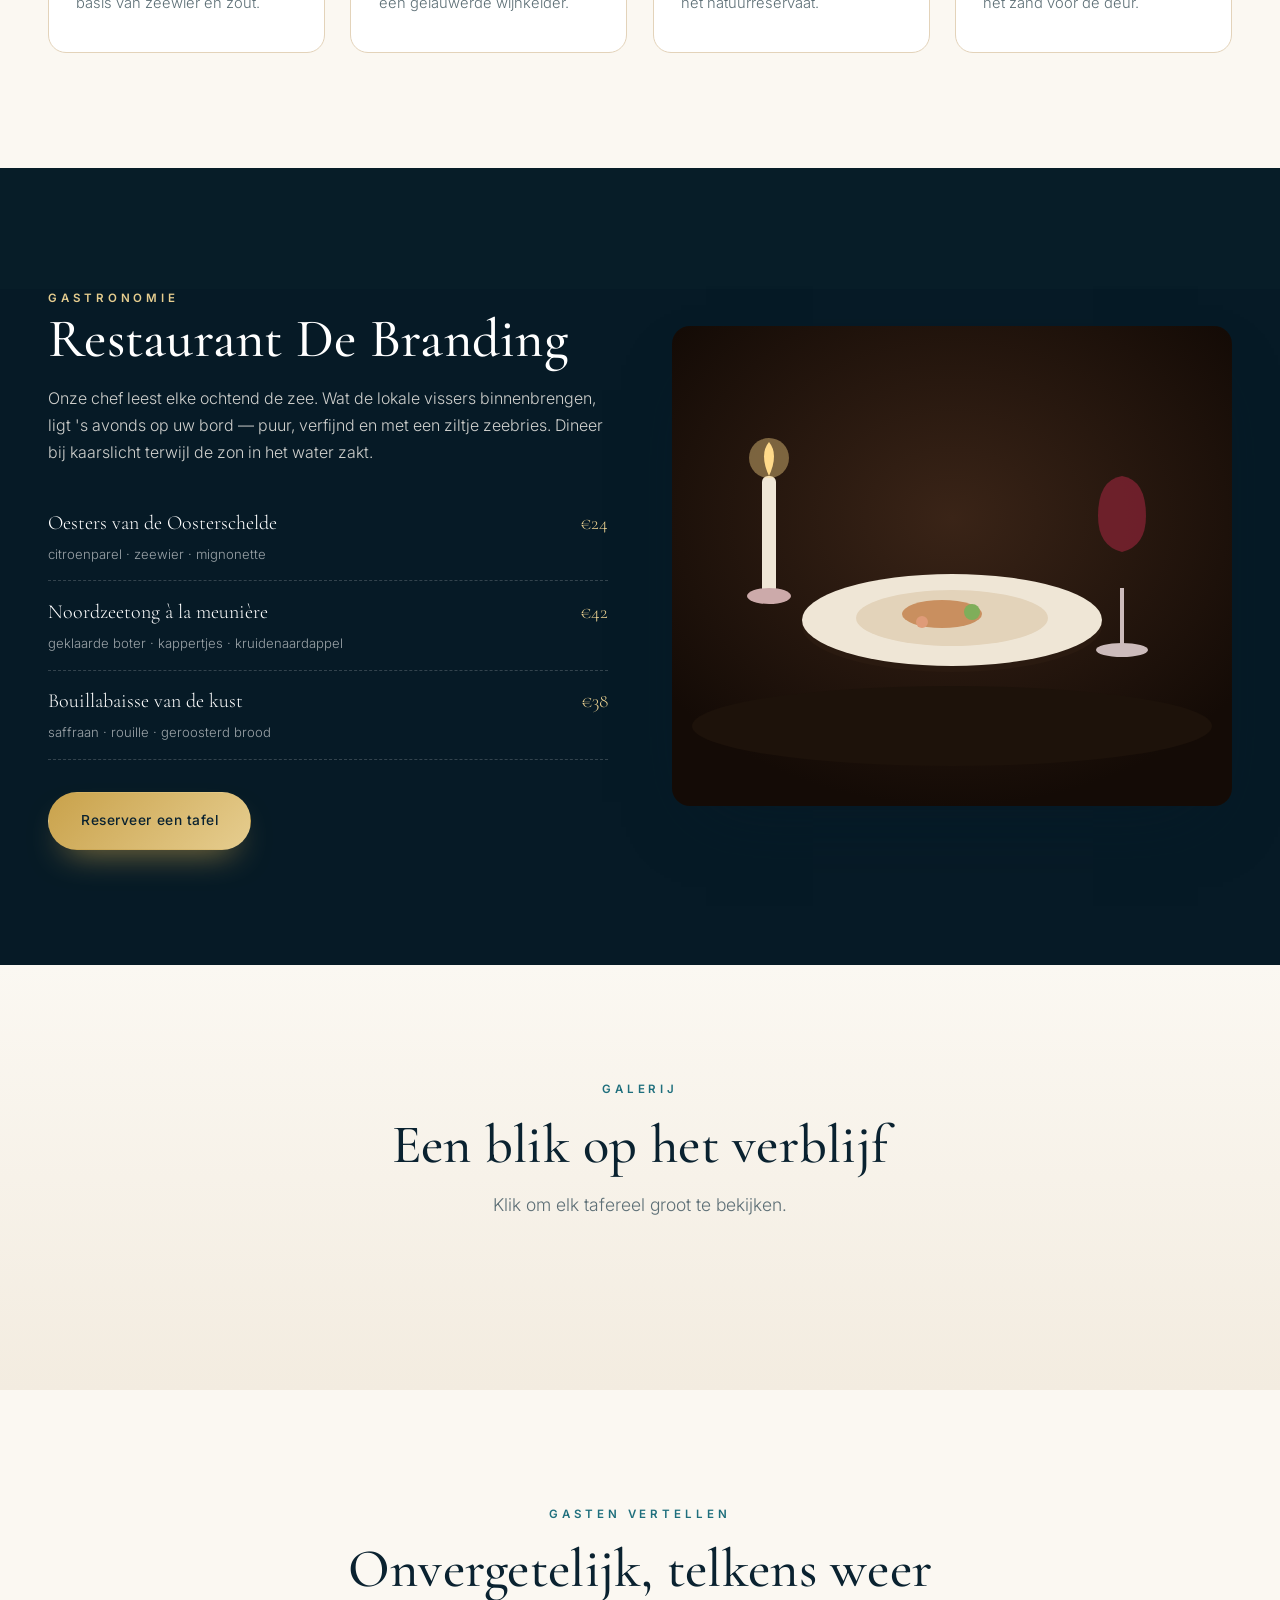
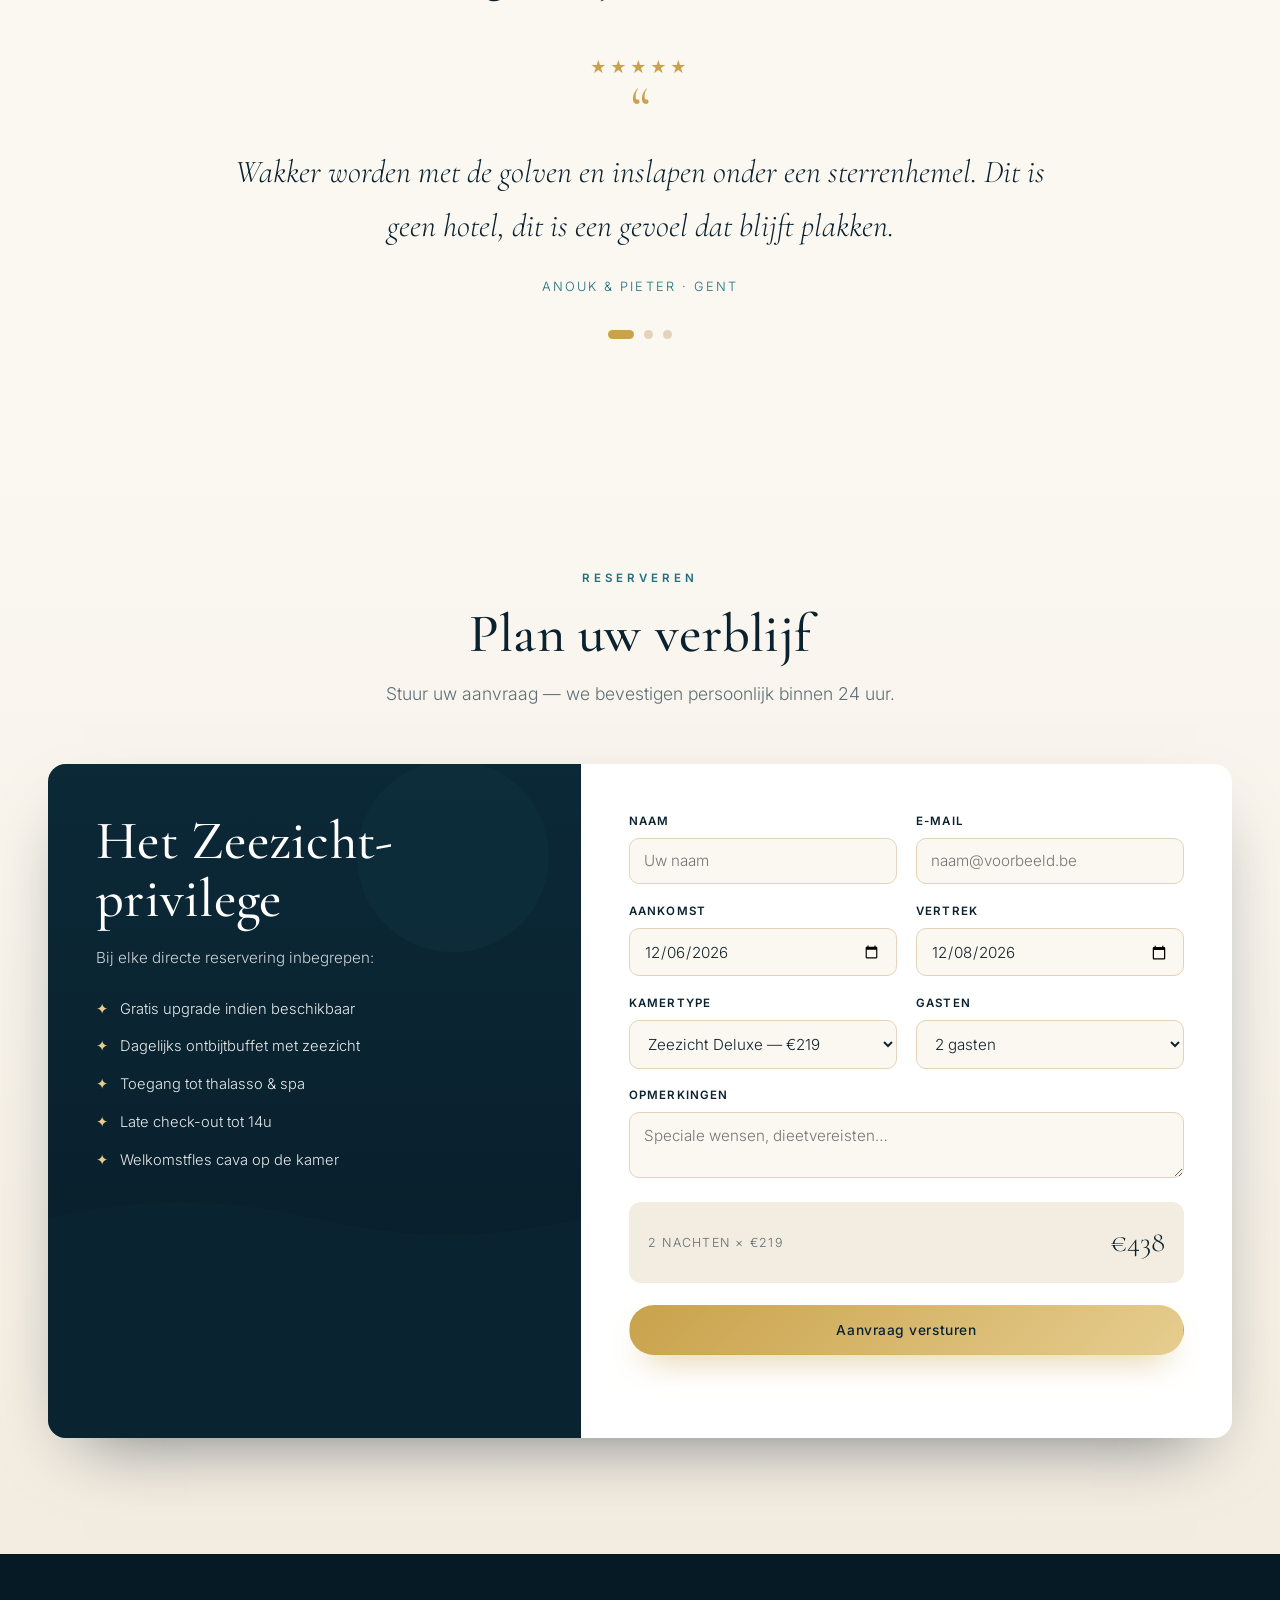
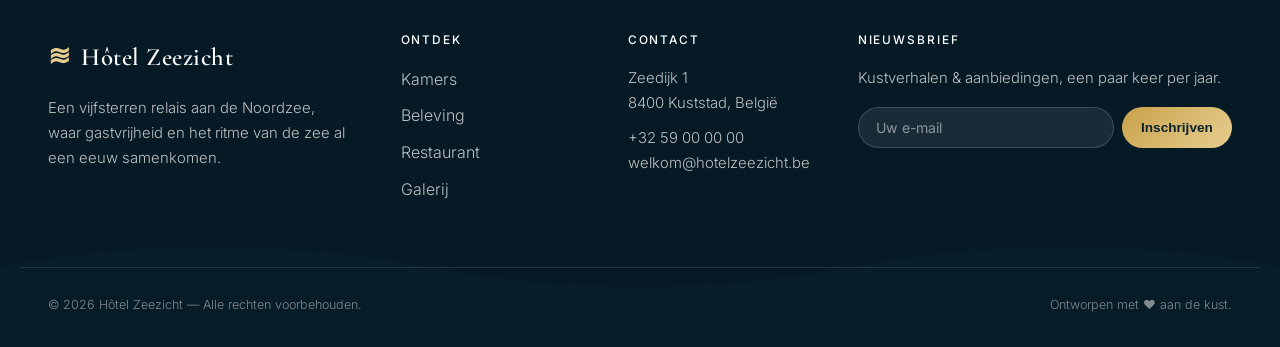
==== commit 96794f1d: "Rebuild as premium single-file experience (Hôtel Zeezicht) Cinematic SVG hero (golden-hour sky, sun," ====
--- a/website/index.html
+++ b/website/index.html
@@ -1,261 +1,908 @@
 <!DOCTYPE html>
 <html lang="nl">
 <head>
-  <meta charset="UTF-8" />
-  <meta name="viewport" content="width=device-width, initial-scale=1.0" />
-  <meta name="description" content="Hotel Zeezicht — een luxueus boutiquehotel direct aan de Noordzee. Geniet van zeezicht, fijne dining en pure rust." />
-  <title>Hotel Zeezicht · Boutiquehotel aan zee</title>
-  <link rel="preconnect" href="https://fonts.googleapis.com" />
-  <link rel="preconnect" href="https://fonts.gstatic.com" crossorigin />
-  <link href="https://fonts.googleapis.com/css2?family=Cormorant+Garamond:wght@400;500;600&family=Inter:wght@300;400;500;600&display=swap" rel="stylesheet" />
-  <link rel="stylesheet" href="styles.css" />
+<meta charset="UTF-8" />
+<meta name="viewport" content="width=device-width, initial-scale=1.0" />
+<meta name="description" content="Hôtel Zeezicht — een vijfsterren boutiquehotel aan de Noordzee. Filmisch zeezicht, sterrengastronomie, spa en pure rust aan de Belgische kust." />
+<meta name="theme-color" content="#0a2230" />
+<title>Hôtel Zeezicht — Luxe aan de Noordzee</title>
+<link rel="preconnect" href="https://fonts.googleapis.com" />
+<link rel="preconnect" href="https://fonts.gstatic.com" crossorigin />
+<link href="https://fonts.googleapis.com/css2?family=Cormorant+Garamond:ital,wght@0,400;0,500;0,600;1,400&family=Inter:wght@300;400;500;600&display=swap" rel="stylesheet" />
+<style>
+/* =====================================================================
+   HÔTEL ZEEZICHT — premium one-page experience
+   Self-contained: alle beelden zijn met SVG/CSS opgebouwd.
+   ===================================================================== */
+:root{
+  --abyss:#061a26; --ocean:#0a2230; --deep:#0e3140; --teal:#1f6f7d;
+  --tide:#3f97a3; --mist:#a9cdd2; --sand:#efe6d6; --sand-2:#e3d3ba;
+  --ivory:#fbf8f2; --ink:#13242c; --muted:#5d6f76;
+  --gold:#c9a24b; --gold-soft:#e6cd8f; --coral:#df9b78; --white:#fff;
+  --serif:"Cormorant Garamond",Georgia,serif;
+  --sans:"Inter",system-ui,-apple-system,sans-serif;
+  --max:1240px; --r:18px;
+  --shadow:0 30px 70px -34px rgba(6,26,38,.6);
+  --ease:cubic-bezier(.22,.61,.36,1);
+}
+*{box-sizing:border-box;margin:0;padding:0}
+html{scroll-behavior:smooth}
+body{font-family:var(--sans);font-weight:300;color:var(--ink);background:var(--ivory);
+  line-height:1.7;overflow-x:hidden;-webkit-font-smoothing:antialiased}
+a{color:inherit;text-decoration:none}
+img{display:block;max-width:100%}
+.container{width:100%;max-width:var(--max);margin:0 auto;padding:0 28px}
+h1,h2,h3,h4{font-family:var(--serif);font-weight:500;line-height:1.08;color:var(--ocean);letter-spacing:.005em}
+h1{font-size:clamp(2.8rem,7vw,5.6rem)}
+h2{font-size:clamp(2rem,4.4vw,3.4rem)}
+h3{font-size:1.5rem}
+.eyebrow{font-family:var(--sans);text-transform:uppercase;letter-spacing:.34em;
+  font-size:.72rem;font-weight:600;color:var(--teal)}
+.eyebrow.light{color:var(--gold-soft)}
+.lead{color:var(--muted);font-size:1.1rem;font-weight:300}
+
+/* ---------- grain overlay for filmic depth ---------- */
+body::before{content:"";position:fixed;inset:0;z-index:9999;pointer-events:none;opacity:.04;
+  background-image:url("data:image/svg+xml,%3Csvg xmlns='http://www.w3.org/2000/svg' width='160' height='160'%3E%3Cfilter id='n'%3E%3CfeTurbulence type='fractalNoise' baseFrequency='.85' numOctaves='3'/%3E%3C/filter%3E%3Crect width='100%25' height='100%25' filter='url(%23n)'/%3E%3C/svg%3E")}
+
+/* ---------- buttons ---------- */
+.btn{display:inline-flex;align-items:center;gap:.55rem;padding:1rem 2rem;border-radius:999px;
+  font-family:var(--sans);font-size:.86rem;font-weight:500;letter-spacing:.04em;cursor:pointer;
+  border:1px solid transparent;transition:transform .4s var(--ease),background .4s var(--ease),color .4s var(--ease),box-shadow .4s var(--ease);
+  position:relative;overflow:hidden}
+.btn:hover{transform:translateY(-3px)}
+.btn-gold{background:linear-gradient(135deg,var(--gold),var(--gold-soft));color:var(--ocean);
+  box-shadow:0 16px 34px -16px rgba(201,162,75,.8)}
+.btn-gold:hover{box-shadow:0 22px 44px -16px rgba(201,162,75,.95)}
+.btn-ghost{background:transparent;color:var(--white);border-color:rgba(255,255,255,.45)}
+.btn-ghost:hover{background:rgba(255,255,255,.12);border-color:rgba(255,255,255,.8)}
+.btn-line{background:transparent;color:var(--ocean);border-color:var(--ocean)}
+.btn-line:hover{background:var(--ocean);color:var(--white)}
+.btn-block{width:100%;justify-content:center}
+
+/* ---------- preloader ---------- */
+#loader{position:fixed;inset:0;z-index:10000;background:var(--ocean);display:flex;
+  flex-direction:column;align-items:center;justify-content:center;gap:1.4rem;
+  transition:opacity .8s var(--ease),visibility .8s}
+#loader.done{opacity:0;visibility:hidden}
+.loader-mark{font-family:var(--serif);font-size:2.4rem;color:var(--gold-soft);letter-spacing:.1em;
+  display:flex;align-items:center;gap:.5rem}
+.loader-mark span{font-size:2.8rem}
+.loader-bar{width:180px;height:2px;background:rgba(255,255,255,.18);border-radius:2px;overflow:hidden}
+.loader-bar i{display:block;height:100%;width:0;background:linear-gradient(90deg,var(--gold),var(--gold-soft));
+  animation:load 1.6s var(--ease) forwards}
+@keyframes load{to{width:100%}}
+.loader-cap{font-size:.7rem;letter-spacing:.4em;text-transform:uppercase;color:rgba(255,255,255,.5)}
+
+/* ---------- header ---------- */
+.header{position:fixed;top:0;left:0;right:0;z-index:200;padding:1.4rem 0;
+  transition:transform .5s var(--ease),background .5s var(--ease),padding .5s var(--ease),box-shadow .5s var(--ease)}
+.header.scrolled{background:rgba(251,248,242,.92);backdrop-filter:blur(14px);padding:.7rem 0;
+  box-shadow:0 1px 0 rgba(6,26,38,.08)}
+.header.hidden{transform:translateY(-110%)}
+.header-inner{display:flex;align-items:center;justify-content:space-between}
+.brand{display:flex;align-items:center;gap:.6rem;font-family:var(--serif);font-size:1.55rem;
+  font-weight:600;color:var(--white);letter-spacing:.02em;transition:color .5s var(--ease)}
+.brand .mk{font-size:1.7rem;color:var(--gold-soft)}
+.scrolled .brand{color:var(--ocean)}
+.nav{display:flex;align-items:center;gap:2rem}
+.nav a.link{font-size:.84rem;letter-spacing:.06em;color:rgba(255,255,255,.92);position:relative;padding:.2rem 0}
+.nav a.link::after{content:"";position:absolute;left:0;bottom:-3px;width:0;height:1px;background:var(--gold);transition:width .4s var(--ease)}
+.nav a.link:hover::after{width:100%}
+.scrolled .nav a.link{color:var(--ink)}
+.burger{display:none;flex-direction:column;gap:6px;background:none;border:0;cursor:pointer;padding:8px;z-index:210}
+.burger span{width:26px;height:2px;background:var(--white);transition:.4s var(--ease)}
+.scrolled .burger span{background:var(--ocean)}
+.burger.open span{background:var(--ocean)}
+.burger.open span:nth-child(1){transform:translateY(8px) rotate(45deg)}
+.burger.open span:nth-child(2){opacity:0}
+.burger.open span:nth-child(3){transform:translateY(-8px) rotate(-45deg)}
+
+/* ---------- hero ---------- */
+.hero{position:relative;height:100vh;min-height:660px;overflow:hidden;color:var(--white);
+  display:flex;align-items:center}
+.scene{position:absolute;inset:0;z-index:0}
+.scene svg{width:100%;height:100%;display:block}
+.sun{transform-box:fill-box;transform-origin:center;animation:sunGlow 6s ease-in-out infinite}
+@keyframes sunGlow{0%,100%{opacity:.92}50%{opacity:1}}
+.cloud{animation:drift linear infinite}
+.cloud.c1{animation-duration:70s}
+.cloud.c2{animation-duration:95s}
+@keyframes drift{from{transform:translateX(-12vw)}to{transform:translateX(112vw)}}
+.gull{animation:flap 3.5s ease-in-out infinite}
+@keyframes flap{0%,100%{transform:translateY(0)}50%{transform:translateY(-6px)}}
+.hero-content{position:relative;z-index:3;max-width:820px;padding-top:60px}
+.hero .eyebrow{margin-bottom:1.3rem;display:inline-block;opacity:0;animation:up .9s var(--ease) .3s forwards}
+.hero h1{color:#fff;margin-bottom:1.5rem;text-shadow:0 4px 30px rgba(6,26,38,.4)}
+.hero h1 .ln{display:block;opacity:0;transform:translateY(40px);animation:up 1s var(--ease) forwards}
+.hero h1 .ln:nth-child(1){animation-delay:.45s}
+.hero h1 .ln:nth-child(2){animation-delay:.62s}
+.hero .em{font-style:italic;color:var(--gold-soft)}
+.hero-sub{font-size:1.22rem;max-width:560px;margin-bottom:2.4rem;color:rgba(255,255,255,.94);
+  opacity:0;animation:up 1s var(--ease) .85s forwards}
+.hero-actions{display:flex;gap:1rem;flex-wrap:wrap;opacity:0;animation:up 1s var(--ease) 1.05s forwards}
+@keyframes up{to{opacity:1;transform:none}}
+.hero-scroll{position:absolute;bottom:170px;left:50%;transform:translateX(-50%);z-index:3;
+  font-size:.66rem;letter-spacing:.4em;text-transform:uppercase;color:rgba(255,255,255,.7);
+  display:flex;flex-direction:column;align-items:center;gap:.7rem;opacity:0;animation:up 1s 1.4s forwards}
+.hero-scroll .ln{width:1px;height:50px;background:linear-gradient(rgba(255,255,255,.7),transparent);
+  animation:lineDrop 2s ease-in-out infinite}
+@keyframes lineDrop{0%{transform:scaleY(0);transform-origin:top}50%{transform:scaleY(1);transform-origin:top}50.1%{transform-origin:bottom}100%{transform:scaleY(0);transform-origin:bottom}}
+
+/* floating booking bar */
+.bookbar{position:relative;z-index:5;margin:-58px auto 0;max-width:1040px;
+  background:rgba(251,248,242,.97);backdrop-filter:blur(8px);border-radius:var(--r);
+  box-shadow:var(--shadow);padding:1.3rem 1.6rem;display:grid;
+  grid-template-columns:repeat(4,1fr) auto;gap:1.1rem;align-items:end}
+.bookbar .fld{display:flex;flex-direction:column;gap:.35rem;text-align:left}
+.bookbar label{font-size:.66rem;letter-spacing:.16em;text-transform:uppercase;color:var(--muted);font-weight:600}
+.bookbar input,.bookbar select{border:0;border-bottom:1px solid var(--sand-2);background:transparent;
+  padding:.45rem 0;font-family:var(--sans);font-size:.95rem;color:var(--ink);outline:none;transition:border-color .3s}
+.bookbar input:focus,.bookbar select:focus{border-color:var(--gold)}
+.bookbar .btn{padding:.85rem 1.7rem;height:fit-content}
+
+/* ---------- reveal ---------- */
+.reveal{opacity:0;transform:translateY(40px);transition:opacity 1s var(--ease),transform 1s var(--ease)}
+.reveal.in{opacity:1;transform:none}
+.reveal.d1{transition-delay:.12s}.reveal.d2{transition-delay:.24s}.reveal.d3{transition-delay:.36s}
+
+/* ---------- sections ---------- */
+section{position:relative}
+.pad{padding:clamp(5rem,9vw,8.5rem) 0}
+.alt{background:linear-gradient(180deg,var(--ivory),#f3ece0)}
+.head{max-width:680px;margin:0 auto 3.4rem;text-align:center}
+.head .eyebrow{display:block;margin-bottom:1rem}
+.head h2{margin-bottom:1rem}
+
+/* about */
+.about-grid{display:grid;grid-template-columns:1fr 1fr;gap:4.5rem;align-items:center}
+.about-text p{color:var(--muted);margin:1.1rem 0}
+.about-text h2{margin-bottom:.4rem}
+.sign{font-family:var(--serif);font-style:italic;font-size:1.5rem;color:var(--teal);margin-top:.6rem}
+.stats{display:flex;gap:2.6rem;margin-top:2.4rem;flex-wrap:wrap}
+.stat .num{font-family:var(--serif);font-size:2.8rem;color:var(--gold);line-height:1}
+.stat .lbl{font-size:.74rem;letter-spacing:.14em;text-transform:uppercase;color:var(--muted);margin-top:.4rem}
+.about-art{position:relative;height:560px;border-radius:var(--r);overflow:hidden;box-shadow:var(--shadow)}
+.about-art .badge{position:absolute;left:-26px;bottom:40px;background:var(--ocean);color:var(--gold-soft);
+  font-family:var(--serif);font-size:1.05rem;padding:1.1rem 1.6rem;border-radius:14px;box-shadow:var(--shadow);
+  display:flex;flex-direction:column;line-height:1.2}
+.about-art .badge b{color:#fff;font-size:1.5rem}
+
+/* rooms */
+.rooms{display:grid;grid-template-columns:repeat(3,1fr);gap:2.2rem}
+.room{background:#fff;border-radius:var(--r);overflow:hidden;box-shadow:var(--shadow);
+  display:flex;flex-direction:column;transition:transform .55s var(--ease),box-shadow .55s var(--ease)}
+.room:hover{transform:translateY(-10px);box-shadow:0 44px 80px -36px rgba(6,26,38,.6)}
+.room-art{position:relative;height:260px;overflow:hidden}
+.room-art .scene-svg{position:absolute;inset:0;transition:transform 1.1s var(--ease)}
+.room:hover .room-art .scene-svg{transform:scale(1.08)}
+.room-tag{position:absolute;top:14px;left:14px;z-index:2;background:rgba(251,248,242,.92);
+  color:var(--teal);font-size:.66rem;letter-spacing:.14em;text-transform:uppercase;font-weight:600;
+  padding:.4rem .8rem;border-radius:999px}
+.room-body{padding:1.7rem 1.8rem 2rem;display:flex;flex-direction:column;flex:1}
+.room-body h3{margin-bottom:.5rem}
+.room-body p{color:var(--muted);font-size:.95rem}
+.room-meta{display:flex;gap:1.2rem;margin:1.1rem 0 1.3rem;flex-wrap:wrap}
+.room-meta span{font-size:.8rem;color:var(--teal);display:flex;align-items:center;gap:.35rem}
+.room-foot{margin-top:auto;display:flex;align-items:center;justify-content:space-between;gap:1rem}
+.room-price b{font-family:var(--serif);font-size:1.7rem;color:var(--ocean)}
+.room-price small{display:block;font-size:.72rem;color:var(--muted);letter-spacing:.06em}
+.room-foot .btn{padding:.7rem 1.3rem;font-size:.78rem}
+
+/* experiences */
+.exp{display:grid;grid-template-columns:repeat(4,1fr);gap:1.6rem}
+.exp-card{background:#fff;border:1px solid var(--sand-2);border-radius:var(--r);padding:2.2rem 1.7rem;
+  transition:transform .5s var(--ease),border-color .5s var(--ease),background .5s var(--ease)}
+.exp-card:hover{transform:translateY(-8px);border-color:var(--gold);background:#fffdf8}
+.exp-card .ic{width:52px;height:52px;margin-bottom:1.1rem;color:var(--teal)}
+.exp-card h3{font-size:1.25rem;margin-bottom:.4rem}
+.exp-card p{color:var(--muted);font-size:.92rem}
+
+/* restaurant (dark, parallax) */
+.dine{position:relative;color:var(--ivory);overflow:hidden;background:var(--abyss)}
+.dine .scene{opacity:.5}
+.dine-grid{position:relative;z-index:2;display:grid;grid-template-columns:1fr 1fr;gap:4rem;align-items:center}
+.dine h2{color:#fff}
+.dine-text p{color:rgba(251,248,242,.82);margin:1rem 0}
+.menu{list-style:none;margin:1.6rem 0 2rem}
+.menu li{display:flex;justify-content:space-between;align-items:baseline;gap:1rem;
+  padding:.85rem 0;border-bottom:1px dashed rgba(255,255,255,.18)}
+.menu .nm{font-family:var(--serif);font-size:1.25rem;color:#fff}
+.menu .ds{font-size:.82rem;color:rgba(255,255,255,.6)}
+.menu .pr{font-family:var(--serif);color:var(--gold-soft);font-size:1.2rem;white-space:nowrap}
+.dine-art{height:480px;border-radius:var(--r);overflow:hidden;box-shadow:var(--shadow);position:relative}
+
+/* gallery */
+.gallery{display:grid;grid-template-columns:repeat(4,1fr);grid-auto-rows:200px;gap:14px}
+.g-item{position:relative;overflow:hidden;border-radius:14px;cursor:pointer;box-shadow:var(--shadow)}
+.g-item .scene-svg{position:absolute;inset:0;transition:transform 1s var(--ease)}
+.g-item:hover .scene-svg{transform:scale(1.1)}
+.g-item::after{content:"+";position:absolute;inset:0;display:flex;align-items:center;justify-content:center;
+  font-family:var(--serif);font-size:2.4rem;color:#fff;background:rgba(6,26,38,.32);opacity:0;transition:opacity .45s var(--ease)}
+.g-item:hover::after{opacity:1}
+.g-item.tall{grid-row:span 2}.g-item.wide{grid-column:span 2}
+
+/* lightbox */
+.lb{position:fixed;inset:0;z-index:9000;background:rgba(6,18,26,.92);backdrop-filter:blur(6px);
+  display:flex;align-items:center;justify-content:center;opacity:0;visibility:hidden;transition:opacity .5s var(--ease),visibility .5s}
+.lb.open{opacity:1;visibility:visible}
+.lb-stage{width:min(86vw,1000px);height:min(72vh,640px);border-radius:16px;overflow:hidden;
+  box-shadow:0 50px 120px -40px #000;position:relative;transform:scale(.94);transition:transform .5s var(--ease)}
+.lb.open .lb-stage{transform:scale(1)}
+.lb-cap{position:absolute;left:0;right:0;bottom:0;padding:1.4rem 1.6rem;color:#fff;font-family:var(--serif);
+  font-size:1.4rem;background:linear-gradient(transparent,rgba(6,18,26,.8))}
+.lb-btn{position:absolute;top:50%;transform:translateY(-50%);width:54px;height:54px;border-radius:50%;
+  border:1px solid rgba(255,255,255,.3);background:rgba(0,0,0,.25);color:#fff;font-size:1.3rem;cursor:pointer;
+  display:flex;align-items:center;justify-content:center;transition:background .3s}
+.lb-btn:hover{background:rgba(255,255,255,.18)}
+.lb-prev{left:3vw}.lb-next{right:3vw}
+.lb-close{position:absolute;top:4vh;right:4vw;width:46px;height:46px;border-radius:50%;border:1px solid rgba(255,255,255,.3);
+  background:transparent;color:#fff;font-size:1.4rem;cursor:pointer}
+
+/* testimonials */
+.quotes{position:relative;max-width:820px;margin:0 auto;text-align:center;min-height:240px}
+.quote{position:absolute;inset:0;opacity:0;transform:translateY(20px);transition:opacity .8s var(--ease),transform .8s var(--ease);pointer-events:none}
+.quote.active{opacity:1;transform:none;position:relative;pointer-events:auto}
+.quote .mark{font-family:var(--serif);font-size:4rem;color:var(--gold);line-height:.6}
+.quote p{font-family:var(--serif);font-size:clamp(1.4rem,2.6vw,2rem);font-style:italic;color:var(--ocean);margin:1rem 0 1.4rem}
+.quote .who{font-size:.8rem;letter-spacing:.16em;text-transform:uppercase;color:var(--teal)}
+.dots{display:flex;gap:.6rem;justify-content:center;margin-top:2rem}
+.dots button{width:9px;height:9px;border-radius:50%;border:0;background:var(--sand-2);cursor:pointer;transition:.3s}
+.dots button.on{background:var(--gold);width:26px;border-radius:6px}
+.stars{color:var(--gold);letter-spacing:.2em;margin-bottom:.6rem}
+
+/* booking */
+.book-wrap{display:grid;grid-template-columns:.9fr 1.1fr;gap:0;border-radius:var(--r);overflow:hidden;box-shadow:var(--shadow);background:#fff}
+.book-side{background:var(--ocean);color:var(--ivory);padding:3rem;position:relative;overflow:hidden}
+.book-side .scene{opacity:.5}
+.book-side .inner{position:relative;z-index:2}
+.book-side h2{color:#fff;margin-bottom:1rem}
+.book-side p{color:rgba(255,255,255,.8);font-size:.95rem;margin-bottom:1.6rem}
+.book-side ul{list-style:none}
+.book-side li{display:flex;gap:.7rem;align-items:center;margin-bottom:.8rem;font-size:.92rem;color:rgba(255,255,255,.9)}
+.book-side li .ck{color:var(--gold-soft)}
+.book-form{padding:3rem}
+.book-form .row{display:grid;grid-template-columns:1fr 1fr;gap:1.2rem}
+.book-form label{display:block;font-size:.72rem;letter-spacing:.1em;text-transform:uppercase;
+  color:var(--ocean);font-weight:600;margin-bottom:1.1rem}
+.book-form input,.book-form select,.book-form textarea{width:100%;margin-top:.4rem;padding:.8rem .9rem;
+  border:1px solid var(--sand-2);border-radius:10px;font-family:inherit;font-size:.95rem;color:var(--ink);
+  background:var(--ivory);transition:border-color .3s,box-shadow .3s;font-weight:300}
+.book-form input:focus,.book-form select:focus,.book-form textarea:focus{outline:0;border-color:var(--gold);
+  box-shadow:0 0 0 3px rgba(201,162,75,.18)}
+.estimate{display:flex;justify-content:space-between;align-items:center;background:#f3ece0;border-radius:12px;
+  padding:1rem 1.2rem;margin:.4rem 0 1.4rem}
+.estimate .lbl{font-size:.78rem;letter-spacing:.1em;text-transform:uppercase;color:var(--muted)}
+.estimate .val{font-family:var(--serif);font-size:1.8rem;color:var(--ocean)}
+.msg{margin-top:1rem;text-align:center;font-size:.95rem;min-height:1.2rem}
+.msg.ok{color:var(--teal)}.msg.err{color:var(--coral)}
+
+/* footer */
+.footer{background:var(--abyss);color:rgba(251,248,242,.75);padding:5rem 0 2rem;position:relative;overflow:hidden}
+.footer .scene{opacity:.35;height:200px;top:auto;bottom:0}
+.f-grid{position:relative;z-index:2;display:grid;grid-template-columns:1.7fr 1fr 1fr 1.3fr;gap:3rem}
+.f-brand .brand{color:#fff;margin-bottom:1rem}
+.f-brand p{font-size:.93rem;max-width:300px}
+.f-col h4{color:#fff;font-family:var(--sans);font-size:.74rem;letter-spacing:.16em;text-transform:uppercase;margin-bottom:1.2rem}
+.f-col ul{list-style:none}
+.f-col li{margin-bottom:.6rem}
+.f-col a:hover{color:var(--gold-soft)}
+.f-col p{font-size:.93rem;margin-bottom:.6rem}
+.news{display:flex;gap:.5rem;margin-top:1rem}
+.news input{flex:1;background:rgba(255,255,255,.08);border:1px solid rgba(255,255,255,.16);border-radius:999px;
+  padding:.7rem 1.1rem;color:#fff;font-family:inherit;font-size:.88rem;outline:none}
+.news input::placeholder{color:rgba(255,255,255,.5)}
+.news button{border:0;border-radius:999px;padding:.7rem 1.2rem;background:linear-gradient(135deg,var(--gold),var(--gold-soft));
+  color:var(--ocean);font-weight:600;cursor:pointer;font-size:.85rem}
+.f-bottom{position:relative;z-index:2;display:flex;justify-content:space-between;flex-wrap:wrap;gap:.6rem;
+  margin-top:3.4rem;padding-top:1.6rem;border-top:1px solid rgba(255,255,255,.12);
+  font-size:.78rem;color:rgba(251,248,242,.5)}
+
+/* ---------- responsive ---------- */
+@media(max-width:980px){
+  .about-grid,.dine-grid,.book-wrap{grid-template-columns:1fr}
+  .about-art{height:420px}.dine-art{order:-1;height:320px}
+  .rooms,.exp{grid-template-columns:repeat(2,1fr)}
+  .gallery{grid-template-columns:repeat(2,1fr)}
+  .bookbar{grid-template-columns:1fr 1fr;gap:1.3rem}
+  .f-grid{grid-template-columns:1fr 1fr}
+}
+@media(max-width:640px){
+  .burger{display:flex}
+  .nav{position:fixed;inset:0;background:var(--ivory);flex-direction:column;justify-content:center;
+    gap:1.6rem;transform:translateX(100%);transition:transform .5s var(--ease)}
+  .nav.open{transform:none}
+  .nav a.link{color:var(--ink);font-size:1.3rem;font-family:var(--serif)}
+  .nav .btn{margin-top:.6rem}
+  .rooms,.exp,.gallery,.book-form .row,.bookbar{grid-template-columns:1fr}
+  .bookbar{margin-top:-30px}
+  .f-grid{grid-template-columns:1fr}
+  .hero-scroll{display:none}
+  .stats{gap:1.6rem}
+}
+@media(prefers-reduced-motion:reduce){*{animation:none!important;transition:none!important}}
+</style>
 </head>
 <body>
-  <!-- Header -->
-  <header class="site-header" id="header">
-    <div class="container header-inner">
-      <a href="#home" class="logo">
-        <span class="logo-mark">≋</span>
-        <span class="logo-text">Hotel&nbsp;Zeezicht</span>
-      </a>
-      <nav class="nav" id="nav">
-        <a href="#kamers">Kamers</a>
-        <a href="#faciliteiten">Faciliteiten</a>
-        <a href="#restaurant">Restaurant</a>
-        <a href="#omgeving">Omgeving</a>
-        <a href="#contact">Contact</a>
-        <a href="#reserveren" class="btn btn-nav">Reserveren</a>
-      </nav>
-      <button class="nav-toggle" id="navToggle" aria-label="Menu openen" aria-expanded="false">
-        <span></span><span></span><span></span>
-      </button>
-    </div>
-  </header>
-
-  <!-- Hero -->
-  <section class="hero" id="home">
-    <div class="hero-overlay"></div>
-    <div class="container hero-content">
-      <p class="hero-eyebrow">Aan de Noordzeekust</p>
-      <h1>Waar de horizon eindeloos is</h1>
-      <p class="hero-sub">Een boutiquehotel direct aan het strand. Ontwaak met het geluid van de golven en geniet van pure rust, verfijnde gastronomie en onvergetelijk zeezicht.</p>
-      <div class="hero-actions">
-        <a href="#reserveren" class="btn btn-primary">Boek uw verblijf</a>
-        <a href="#kamers" class="btn btn-ghost">Bekijk de kamers</a>
+
+<!-- ===================== PRELOADER ===================== -->
+<div id="loader">
+  <div class="loader-mark"><span>≋</span> Hôtel Zeezicht</div>
+  <div class="loader-bar"><i></i></div>
+  <div class="loader-cap">Aan de Noordzee</div>
+</div>
+
+<!-- ===================== HEADER ===================== -->
+<header class="header" id="header">
+  <div class="container header-inner">
+    <a href="#home" class="brand"><span class="mk">≋</span> Hôtel&nbsp;Zeezicht</a>
+    <nav class="nav" id="nav">
+      <a href="#about" class="link">Hotel</a>
+      <a href="#rooms" class="link">Kamers</a>
+      <a href="#experience" class="link">Beleving</a>
+      <a href="#dine" class="link">Restaurant</a>
+      <a href="#gallery" class="link">Galerij</a>
+      <a href="#book" class="btn btn-gold">Reserveer</a>
+    </nav>
+    <button class="burger" id="burger" aria-label="Menu"><span></span><span></span><span></span></button>
+  </div>
+</header>
+
+<!-- ===================== HERO ===================== -->
+<section class="hero" id="home">
+  <div class="scene" id="heroScene" data-parallax="0.3">
+    <svg viewBox="0 0 1440 900" preserveAspectRatio="xMidYMid slice" aria-hidden="true">
+      <defs>
+        <linearGradient id="sky" x1="0" y1="0" x2="0" y2="1">
+          <stop offset="0" stop-color="#163b54"/><stop offset="38%" stop-color="#2f6f87"/>
+          <stop offset="62%" stop-color="#e6a86b"/><stop offset="100%" stop-color="#f6d9a8"/>
+        </linearGradient>
+        <radialGradient id="sunG" cx="50%" cy="50%" r="50%">
+          <stop offset="0" stop-color="#fff3d6"/><stop offset="45%" stop-color="#ffd98a"/>
+          <stop offset="100%" stop-color="#ffd98a" stop-opacity="0"/>
+        </radialGradient>
+        <linearGradient id="seaG" x1="0" y1="0" x2="0" y2="1">
+          <stop offset="0" stop-color="#f3cfa0"/><stop offset="22%" stop-color="#5a93a0"/>
+          <stop offset="100%" stop-color="#0d3140"/>
+        </linearGradient>
+        <linearGradient id="duneG" x1="0" y1="0" x2="0" y2="1">
+          <stop offset="0" stop-color="#143040"/><stop offset="100%" stop-color="#08222e"/>
+        </linearGradient>
+      </defs>
+      <rect width="1440" height="640" fill="url(#sky)"/>
+      <circle class="sun" cx="980" cy="300" r="220" fill="url(#sunG)"/>
+      <circle class="sun" cx="980" cy="300" r="84" fill="#fff0cf"/>
+      <!-- clouds -->
+      <g class="cloud c1" opacity=".5" fill="#ffffff">
+        <ellipse cx="260" cy="150" rx="120" ry="26"/><ellipse cx="340" cy="135" rx="90" ry="22"/>
+      </g>
+      <g class="cloud c2" opacity=".35" fill="#ffffff">
+        <ellipse cx="700" cy="110" rx="150" ry="24"/><ellipse cx="800" cy="98" rx="90" ry="18"/>
+      </g>
+      <!-- gulls -->
+      <g class="gull" stroke="#0e3140" stroke-width="3" fill="none" stroke-linecap="round" opacity=".55">
+        <path d="M400 230 q14 -14 28 0 q14 -14 28 0"/>
+        <path d="M470 260 q10 -10 20 0 q10 -10 20 0"/>
+      </g>
+      <!-- sea with sun reflection -->
+      <rect y="560" width="1440" height="160" fill="url(#seaG)"/>
+      <g opacity=".5" fill="#ffe6b8">
+        <rect x="930" y="600" width="100" height="6" rx="3"/>
+        <rect x="910" y="620" width="140" height="6" rx="3"/>
+        <rect x="940" y="640" width="80" height="6" rx="3"/>
+      </g>
+      <!-- foreground dunes -->
+      <path fill="url(#duneG)" d="M0 720 C 250 660 420 770 720 720 C 980 678 1180 760 1440 700 L1440 900 L0 900 Z"/>
+      <path fill="#08222e" opacity=".7" d="M0 800 C 300 760 520 840 820 800 C 1080 766 1240 836 1440 790 L1440 900 L0 900 Z"/>
+      <!-- beach grass -->
+      <g stroke="#0a2a36" stroke-width="3" stroke-linecap="round" opacity=".8">
+        <path d="M120 800 q-6 -50 -22 -78"/><path d="M132 800 q4 -52 18 -84"/><path d="M146 800 q10 -46 30 -70"/>
+        <path d="M1290 770 q-6 -50 -22 -78"/><path d="M1302 770 q4 -52 18 -84"/><path d="M1316 770 q10 -46 30 -70"/>
+      </g>
+    </svg>
+  </div>
+  <div class="container hero-content">
+    <span class="eyebrow light">★★★★★ · Relais aan de Noordzee</span>
+    <h1><span class="ln">Waar de horizon</span><span class="ln"><span class="em">eindeloos</span> wordt.</span></h1>
+    <p class="hero-sub">Een vijfsterren boutiquehotel met de voeten in het zand. Ontwaak op het ritme van de golven, dineer onder een gouden hemel en verdwijn in tijdloze rust.</p>
+    <div class="hero-actions">
+      <a href="#book" class="btn btn-gold">Reserveer uw verblijf →</a>
+      <a href="#rooms" class="btn btn-ghost">Ontdek de kamers</a>
+    </div>
+  </div>
+  <div class="hero-scroll"><span>Scroll</span><span class="ln"></span></div>
+</section>
+
+<!-- ===================== BOOKING BAR ===================== -->
+<form class="bookbar" id="quickbar">
+  <div class="fld"><label>Aankomst</label><input type="date" id="qIn" required></div>
+  <div class="fld"><label>Vertrek</label><input type="date" id="qOut" required></div>
+  <div class="fld"><label>Gasten</label>
+    <select id="qGuests"><option>1 gast</option><option selected>2 gasten</option><option>3 gasten</option><option>4 gasten</option></select>
+  </div>
+  <div class="fld"><label>Kamer</label>
+    <select id="qRoom"><option>Duinkamer</option><option selected>Zeezicht Deluxe</option><option>Panorama Suite</option></select>
+  </div>
+  <button class="btn btn-gold" type="submit">Check beschikbaarheid</button>
+</form>
+
+<!-- ===================== ABOUT ===================== -->
+<section class="pad" id="about">
+  <div class="container about-grid">
+    <div class="about-text reveal">
+      <span class="eyebrow">Sinds 1923</span>
+      <h2>Een eeuw gastvrijheid<br>aan het water</h2>
+      <p>Hôtel Zeezicht ligt op de allereerste rij, daar waar het duin overgaat in een eindeloos strand. Achter de art-decogevel wacht een wereld van zacht licht, natuurlijke materialen en een gastvrijheid die door drie generaties is verfijnd.</p>
+      <p>Onze 42 kamers en suites zijn stuk voor stuk een eerbetoon aan de kust: golvende texturen, de geur van zeezout en uitzichten die de hele dag van kleur veranderen.</p>
+      <p class="sign">— familie Vermeersch</p>
+      <div class="stats">
+        <div class="stat reveal d1"><div class="num" data-count="42">0</div><div class="lbl">Kamers &amp; suites</div></div>
+        <div class="stat reveal d2"><div class="num" data-count="100" data-suffix="+">0</div><div class="lbl">Jaar aan zee</div></div>
+        <div class="stat reveal d3"><div class="num" data-count="4.9" data-decimals="1">0</div><div class="lbl">Gastenscore</div></div>
       </div>
     </div>
-    <a href="#intro" class="scroll-hint" aria-label="Scroll omlaag">↓</a>
-  </section>
-
-  <!-- Intro -->
-  <section class="section intro" id="intro">
-    <div class="container intro-grid">
-      <div class="intro-text">
-        <p class="eyebrow">Welkom</p>
-        <h2>Een thuis aan zee, met de zorg van een sterrenhotel</h2>
-        <p>Hotel Zeezicht ligt op de eerste rij langs het strand, waar duin en zee elkaar ontmoeten. Onze 42 kamers en suites zijn ontworpen met natuurlijke materialen en zachte tinten, geïnspireerd door het licht van de kust.</p>
-        <p>Of u nu komt voor een romantisch weekend, een zakelijk verblijf of een wellnessretraite — bij ons staat persoonlijke gastvrijheid centraal.</p>
-        <div class="intro-stats">
-          <div><strong>42</strong><span>Kamers &amp; suites</span></div>
-          <div><strong>4,9</strong><span>Gastenbeoordeling</span></div>
-          <div><strong>0&nbsp;m</strong><span>Tot het strand</span></div>
-        </div>
+    <div class="about-art reveal d1">
+      <svg viewBox="0 0 600 560" preserveAspectRatio="xMidYMid slice" aria-hidden="true" style="width:100%;height:100%">
+        <defs>
+          <linearGradient id="ab" x1="0" y1="0" x2="0" y2="1"><stop offset="0" stop-color="#cde7ea"/><stop offset="55%" stop-color="#5d9aa6"/><stop offset="100%" stop-color="#0e3140"/></linearGradient>
+          <linearGradient id="abSand" x1="0" y1="0" x2="0" y2="1"><stop offset="0" stop-color="#ecd9b6"/><stop offset="100%" stop-color="#d9bd8e"/></linearGradient>
+        </defs>
+        <rect width="600" height="560" fill="url(#ab)"/>
+        <circle cx="430" cy="150" r="70" fill="#fff1d2" opacity=".9"/>
+        <path d="M0 360 Q150 330 300 360 T600 360 V560 H0 Z" fill="#3f7f8c" opacity=".7"/>
+        <path d="M0 420 Q150 392 300 420 T600 420 V560 H0 Z" fill="#1f5563"/>
+        <path d="M0 470 Q200 440 400 472 T600 466 V560 H0 Z" fill="url(#abSand)"/>
+        <!-- parasol -->
+        <g transform="translate(150 360)">
+          <rect x="-3" y="-4" width="6" height="120" fill="#7a5230"/>
+          <path d="M-70 -4 A70 70 0 0 1 70 -4 Z" fill="#df9b78"/>
+          <path d="M-70 -4 A70 70 0 0 1 0 -4 Z" fill="#efe6d6"/>
+          <path d="M0 -4 A70 70 0 0 1 70 -4 Z" fill="#efe6d6"/>
+        </g>
+      </svg>
+      <div class="badge">Strand<b>0 m</b></div>
+    </div>
+  </div>
+</section>
+
+<!-- ===================== ROOMS ===================== -->
+<section class="pad alt" id="rooms">
+  <div class="container">
+    <div class="head reveal">
+      <span class="eyebrow">Verblijf</span>
+      <h2>Kamers &amp; suites</h2>
+      <p class="lead">Drie sferen, één belofte: ontwaken met de zee binnen handbereik.</p>
+    </div>
+    <div class="rooms">
+      <!-- Room 1 -->
+      <article class="room reveal">
+        <div class="room-art"><span class="room-tag">vanaf €149</span>
+          <svg class="scene-svg" viewBox="0 0 500 260" preserveAspectRatio="xMidYMid slice" aria-hidden="true">
+            <rect width="500" height="260" fill="#e7d8bd"/>
+            <rect width="500" height="150" fill="#bfe0e3"/>
+            <circle cx="380" cy="70" r="46" fill="#fff0cf"/>
+            <path d="M0 150 Q125 130 250 150 T500 150 V260 H0Z" fill="#9ec3c0" opacity=".6"/>
+            <rect x="40" y="60" width="120" height="150" rx="6" fill="#fff" opacity=".25"/>
+            <rect x="40" y="60" width="120" height="150" rx="6" fill="none" stroke="#fff" stroke-width="3" opacity=".5"/>
+          </svg>
+        </div>
+        <div class="room-body">
+          <h3>Duinkamer</h3>
+          <p>Sereen en licht, met zicht op de wuivende duinen en een diepe regendouche.</p>
+          <div class="room-meta"><span>◷ 25 m²</span><span>☾ 2 pers.</span><span>❀ Duinzicht</span></div>
+          <div class="room-foot">
+            <div class="room-price"><b>€149</b><small>per nacht, incl. ontbijt</small></div>
+            <a href="#book" class="btn btn-line">Reserveer</a>
+          </div>
+        </div>
+      </article>
+      <!-- Room 2 -->
+      <article class="room reveal d1">
+        <div class="room-art"><span class="room-tag">populairst</span>
+          <svg class="scene-svg" viewBox="0 0 500 260" preserveAspectRatio="xMidYMid slice" aria-hidden="true">
+            <rect width="500" height="260" fill="#0e3140"/>
+            <rect width="500" height="150" fill="#3f8fa0"/>
+            <rect width="500" height="70" fill="#e8b573"/>
+            <circle cx="250" cy="80" r="40" fill="#fff1d2"/>
+            <path d="M0 150 Q125 128 250 150 T500 150 V260 H0Z" fill="#1f6f7d"/>
+            <g fill="#ffe6b8" opacity=".5"><rect x="220" y="120" width="60" height="5"/><rect x="210" y="135" width="80" height="5"/></g>
+          </svg>
+        </div>
+        <div class="room-body">
+          <h3>Zeezicht Deluxe</h3>
+          <p>Ruim balkon op de hoogste verdiepingen met frontaal, onbelemmerd zeezicht.</p>
+          <div class="room-meta"><span>◷ 32 m²</span><span>☾ 2 pers.</span><span>❀ Balkon &amp; zee</span></div>
+          <div class="room-foot">
+            <div class="room-price"><b>€219</b><small>per nacht, incl. ontbijt</small></div>
+            <a href="#book" class="btn btn-line">Reserveer</a>
+          </div>
+        </div>
+      </article>
+      <!-- Room 3 -->
+      <article class="room reveal d2">
+        <div class="room-art"><span class="room-tag">signature suite</span>
+          <svg class="scene-svg" viewBox="0 0 500 260" preserveAspectRatio="xMidYMid slice" aria-hidden="true">
+            <rect width="500" height="260" fill="#163e4f"/>
+            <rect width="500" height="160" fill="#bcdfe4"/>
+            <rect width="500" height="64" fill="#f0c993"/>
+            <circle cx="120" cy="70" r="50" fill="#fff0cf"/>
+            <path d="M0 160 Q125 138 250 160 T500 160 V260 H0Z" fill="#2c7d96"/>
+            <rect x="300" y="40" width="160" height="200" rx="8" fill="#fff" opacity=".2"/>
+            <rect x="300" y="40" width="160" height="200" rx="8" fill="none" stroke="#fff" stroke-width="3" opacity=".45"/>
+          </svg>
+        </div>
+        <div class="room-body">
+          <h3>Panorama Suite</h3>
+          <p>Onze kroonjuweel: aparte salon, vrijstaand bad en een panoramaraam op de branding.</p>
+          <div class="room-meta"><span>◷ 58 m²</span><span>☾ 2–3 pers.</span><span>❀ Panorama</span></div>
+          <div class="room-foot">
+            <div class="room-price"><b>€349</b><small>per nacht, incl. ontbijt</small></div>
+            <a href="#book" class="btn btn-line">Reserveer</a>
+          </div>
+        </div>
+      </article>
+    </div>
+  </div>
+</section>
+
+<!-- ===================== EXPERIENCES ===================== -->
+<section class="pad" id="experience">
+  <div class="container">
+    <div class="head reveal">
+      <span class="eyebrow">Beleving</span>
+      <h2>Tijd om te verdwijnen</h2>
+      <p class="lead">Alles voor een verblijf dat nazindert, op een steenworp van het water.</p>
+    </div>
+    <div class="exp">
+      <div class="exp-card reveal">
+        <svg class="ic" viewBox="0 0 48 48" fill="none" stroke="currentColor" stroke-width="2" stroke-linecap="round"><path d="M4 30c4-4 8-4 12 0s8 4 12 0 8-4 12 0"/><path d="M4 38c4-4 8-4 12 0s8 4 12 0 8-4 12 0"/><circle cx="24" cy="14" r="6"/></svg>
+        <h3>Thalasso &amp; spa</h3><p>Verwarmd zeewaterbad, hammam en behandelingen op basis van zeewier en zout.</p>
       </div>
-      <div class="intro-image" aria-hidden="true"></div>
-    </div>
-  </section>
-
-  <!-- Kamers -->
-  <section class="section section-alt" id="kamers">
-    <div class="container">
-      <div class="section-head">
-        <p class="eyebrow">Verblijf</p>
-        <h2>Kamers &amp; suites</h2>
-        <p class="section-lead">Elke kamer biedt comfort, rust en — bij de meeste — een onbelemmerd uitzicht op zee.</p>
+      <div class="exp-card reveal d1">
+        <svg class="ic" viewBox="0 0 48 48" fill="none" stroke="currentColor" stroke-width="2" stroke-linecap="round"><path d="M14 6v14a6 6 0 0 0 12 0V6M20 6v36M34 6c-3 0-5 4-5 10s2 8 5 8v18"/></svg>
+        <h3>Sterrenkeuken</h3><p>Restaurant De Branding: dagverse vis, lokale oesters en een gelauwerde wijnkelder.</p>
       </div>
-      <div class="rooms-grid">
-        <article class="room-card">
-          <div class="room-img room-img-1" aria-hidden="true"></div>
-          <div class="room-body">
-            <h3>Duinkamer</h3>
-            <p>Een serene kamer met zicht op de duinen, kingsize bed en regendouche.</p>
-            <ul class="room-meta">
-              <li>25 m²</li><li>2 personen</li><li>Duinzicht</li>
-            </ul>
-            <p class="room-price">vanaf <strong>€129</strong> / nacht</p>
-          </div>
-        </article>
-        <article class="room-card">
-          <div class="room-img room-img-2" aria-hidden="true"></div>
-          <div class="room-body">
-            <h3>Zeezicht Deluxe</h3>
-            <p>Ruime kamer op de hogere verdiepingen met balkon en frontaal zeezicht.</p>
-            <ul class="room-meta">
-              <li>32 m²</li><li>2 personen</li><li>Balkon</li>
-            </ul>
-            <p class="room-price">vanaf <strong>€189</strong> / nacht</p>
-          </div>
-        </article>
-        <article class="room-card">
-          <div class="room-img room-img-3" aria-hidden="true"></div>
-          <div class="room-body">
-            <h3>Panorama Suite</h3>
-            <p>Onze mooiste suite met aparte zithoek, vrijstaand bad en panoramaraam.</p>
-            <ul class="room-meta">
-              <li>55 m²</li><li>2–3 personen</li><li>Panorama</li>
-            </ul>
-            <p class="room-price">vanaf <strong>€299</strong> / nacht</p>
-          </div>
-        </article>
+      <div class="exp-card reveal d2">
+        <svg class="ic" viewBox="0 0 48 48" fill="none" stroke="currentColor" stroke-width="2" stroke-linecap="round"><circle cx="14" cy="34" r="7"/><circle cx="34" cy="34" r="7"/><path d="M14 34l8-16h8M22 18l6 16M30 14h6"/></svg>
+        <h3>Kustavonturen</h3><p>Elektrische fietsen, zeilen, kitesurfen en wandelingen door het natuurreservaat.</p>
       </div>
-    </div>
-  </section>
-
-  <!-- Faciliteiten -->
-  <section class="section" id="faciliteiten">
-    <div class="container">
-      <div class="section-head">
-        <p class="eyebrow">Comfort</p>
-        <h2>Faciliteiten</h2>
-        <p class="section-lead">Alles voor een zorgeloos verblijf, op een steenworp van het water.</p>
+      <div class="exp-card reveal d3">
+        <svg class="ic" viewBox="0 0 48 48" fill="none" stroke="currentColor" stroke-width="2" stroke-linecap="round"><path d="M24 8s12 8 12 18a12 12 0 0 1-24 0C12 16 24 8 24 8Z"/><path d="M24 40v-8"/></svg>
+        <h3>Privé strandservice</h3><p>Uw eigen ligbed, parasol en cocktailservice — gewoon op het zand voor de deur.</p>
       </div>
-      <div class="features-grid">
-        <div class="feature"><span class="feature-icon">🌊</span><h3>Wellness &amp; spa</h3><p>Verwarmd binnenzwembad, sauna en behandelingen met zeewierproducten.</p></div>
-        <div class="feature"><span class="feature-icon">🍽️</span><h3>Restaurant</h3><p>Verse vis en seizoensgerechten met uitzicht op de branding.</p></div>
-        <div class="feature"><span class="feature-icon">🚲</span><h3>Fietsverhuur</h3><p>Ontdek de kustlijn en duinpaden met onze comfortabele huurfietsen.</p></div>
-        <div class="feature"><span class="feature-icon">🐾</span><h3>Huisdiervriendelijk</h3><p>Uw viervoeter is van harte welkom in de meeste kamers.</p></div>
-        <div class="feature"><span class="feature-icon">🅿️</span><h3>Gratis parkeren</h3><p>Ruime privéparking direct naast het hotel.</p></div>
-        <div class="feature"><span class="feature-icon">📶</span><h3>Snel wifi</h3><p>Gratis glasvezel-wifi in het hele hotel.</p></div>
+    </div>
+  </div>
+</section>
+
+<!-- ===================== RESTAURANT ===================== -->
+<section class="pad dine" id="dine">
+  <div class="scene" data-parallax="0.18">
+    <svg viewBox="0 0 1440 700" preserveAspectRatio="xMidYMid slice" aria-hidden="true" style="width:100%;height:100%">
+      <defs><linearGradient id="dn" x1="0" y1="0" x2="0" y2="1"><stop offset="0" stop-color="#0c2a38"/><stop offset="100%" stop-color="#061620"/></linearGradient></defs>
+      <rect width="1440" height="700" fill="url(#dn)"/>
+      <circle cx="1100" cy="160" r="150" fill="#1c4a55" opacity=".5"/>
+      <path d="M0 480 Q360 440 720 480 T1440 480 V700 H0Z" fill="#0a2530"/>
+      <path d="M0 540 Q360 510 720 540 T1440 540 V700 H0Z" fill="#08202a"/>
+    </svg>
+  </div>
+  <div class="container dine-grid">
+    <div class="dine-text reveal">
+      <span class="eyebrow light">Gastronomie</span>
+      <h2>Restaurant De Branding</h2>
+      <p>Onze chef leest elke ochtend de zee. Wat de lokale vissers binnenbrengen, ligt 's avonds op uw bord — puur, verfijnd en met een ziltje zeebries. Dineer bij kaarslicht terwijl de zon in het water zakt.</p>
+      <ul class="menu">
+        <li><span><span class="nm">Oesters van de Oosterschelde</span><br><span class="ds">citroenparel · zeewier · mignonette</span></span><span class="pr">€24</span></li>
+        <li><span><span class="nm">Noordzeetong à la meunière</span><br><span class="ds">geklaarde boter · kappertjes · kruidenaardappel</span></span><span class="pr">€42</span></li>
+        <li><span><span class="nm">Bouillabaisse van de kust</span><br><span class="ds">saffraan · rouille · geroosterd brood</span></span><span class="pr">€38</span></li>
+      </ul>
+      <a href="#book" class="btn btn-gold">Reserveer een tafel</a>
+    </div>
+    <div class="dine-art reveal d1">
+      <svg viewBox="0 0 600 480" preserveAspectRatio="xMidYMid slice" aria-hidden="true" style="width:100%;height:100%">
+        <defs><radialGradient id="cdl" cx="50%" cy="40%" r="60%"><stop offset="0" stop-color="#3a2417"/><stop offset="100%" stop-color="#140b06"/></radialGradient></defs>
+        <rect width="600" height="480" fill="url(#cdl)"/>
+        <ellipse cx="300" cy="400" rx="260" ry="40" fill="#1d120a"/>
+        <!-- plate -->
+        <ellipse cx="300" cy="300" rx="150" ry="46" fill="#2a1a10"/>
+        <ellipse cx="300" cy="294" rx="150" ry="46" fill="#efe6d6"/>
+        <ellipse cx="300" cy="292" rx="96" ry="28" fill="#e3d3ba"/>
+        <ellipse cx="290" cy="288" rx="40" ry="14" fill="#c98f5f"/>
+        <circle cx="320" cy="286" r="8" fill="#7fae5a"/><circle cx="270" cy="296" r="6" fill="#df9b78"/>
+        <!-- candle -->
+        <rect x="110" y="150" width="14" height="120" rx="6" fill="#efe6d6"/>
+        <ellipse cx="117" cy="270" rx="22" ry="8" fill="#caa"/>
+        <path d="M117 150 q-10 -22 0 -34 q10 12 0 34" fill="#ffd98a"/>
+        <circle cx="117" cy="132" r="20" fill="#ffd98a" opacity=".4"/>
+        <!-- wine glass -->
+        <path d="M470 150 q24 4 24 40 q0 30 -24 36 q-24 -6 -24 -36 q0 -36 24 -40Z" fill="#7a2230" opacity=".85"/>
+        <rect x="468" y="262" width="4" height="60" fill="#cbb"/><ellipse cx="470" cy="324" rx="26" ry="7" fill="#cbb"/>
+      </svg>
+    </div>
+  </div>
+</section>
+
+<!-- ===================== GALLERY ===================== -->
+<section class="pad alt" id="gallery">
+  <div class="container">
+    <div class="head reveal">
+      <span class="eyebrow">Galerij</span>
+      <h2>Een blik op het verblijf</h2>
+      <p class="lead">Klik om elk tafereel groot te bekijken.</p>
+    </div>
+    <div class="gallery" id="gallery"></div>
+  </div>
+</section>
+
+<!-- ===================== TESTIMONIALS ===================== -->
+<section class="pad" id="reviews">
+  <div class="container">
+    <div class="head reveal"><span class="eyebrow">Gasten vertellen</span><h2>Onvergetelijk, telkens weer</h2></div>
+    <div class="quotes reveal d1" id="quotes">
+      <div class="quote active">
+        <div class="stars">★★★★★</div><div class="mark">“</div>
+        <p>Wakker worden met de golven en inslapen onder een sterrenhemel. Dit is geen hotel, dit is een gevoel dat blijft plakken.</p>
+        <div class="who">Anouk &amp; Pieter · Gent</div>
       </div>
-    </div>
-  </section>
-
-  <!-- Restaurant -->
-  <section class="section section-dark" id="restaurant">
-    <div class="container restaurant-grid">
-      <div class="restaurant-image" aria-hidden="true"></div>
-      <div class="restaurant-text">
-        <p class="eyebrow eyebrow-light">Gastronomie</p>
-        <h2>Restaurant De&nbsp;Branding</h2>
-        <p>Onze chef laat zich elke dag inspireren door de vangst van de lokale vissers en de oogst van kusttuinders. Het resultaat: eerlijke, verfijnde gerechten met een ziltje zeebries.</p>
-        <p>Geniet van een uitgebreid ontbijtbuffet, een lichte lunch op het terras of een meergangendiner terwijl de zon ondergaat boven de zee.</p>
-        <ul class="restaurant-hours">
-          <li><span>Ontbijt</span><span>07:00 – 10:30</span></li>
-          <li><span>Lunch</span><span>12:00 – 14:30</span></li>
-          <li><span>Diner</span><span>18:00 – 22:00</span></li>
-        </ul>
-        <a href="#reserveren" class="btn btn-primary">Tafel reserveren</a>
+      <div class="quote">
+        <div class="stars">★★★★★</div><div class="mark">“</div>
+        <p>Het diner in De Branding was het beste visgerecht van ons leven. De service voelde als thuiskomen bij familie.</p>
+        <div class="who">The Harrisons · Londen</div>
       </div>
-    </div>
-  </section>
-
-  <!-- Omgeving -->
-  <section class="section section-alt" id="omgeving">
-    <div class="container">
-      <div class="section-head">
-        <p class="eyebrow">Beleef de kust</p>
-        <h2>De omgeving</h2>
-        <p class="section-lead">Strand, duinen en sfeervolle dorpjes — allemaal binnen handbereik.</p>
+      <div class="quote">
+        <div class="stars">★★★★★</div><div class="mark">“</div>
+        <p>De Panorama Suite is pure poëzie. We hebben uren naar de zee gestaard vanuit het bad. We komen gegarandeerd terug.</p>
+        <div class="who">Familie Janssens · Antwerpen</div>
       </div>
-      <div class="env-grid">
-        <article class="env-card"><h3>Het strand</h3><p>Kilometers fijn zandstrand voor de deur, perfect voor lange wandelingen bij eb.</p></article>
-        <article class="env-card"><h3>Duinreservaat</h3><p>Een beschermd natuurgebied met wandel- en fietsroutes door de duinen.</p></article>
-        <article class="env-card"><h3>Vissershaven</h3><p>Proef de verse garnalen en mosselen in het pittoreske havendorp.</p></article>
-        <article class="env-card"><h3>Watersport</h3><p>Surfen, kitesurfen en zeilen onder begeleiding van de lokale watersportclub.</p></article>
+    </div>
+    <div class="dots" id="dots"></div>
+  </div>
+</section>
+
+<!-- ===================== BOOKING ===================== -->
+<section class="pad alt" id="book">
+  <div class="container">
+    <div class="head reveal"><span class="eyebrow">Reserveren</span><h2>Plan uw verblijf</h2>
+      <p class="lead">Stuur uw aanvraag — we bevestigen persoonlijk binnen 24 uur.</p></div>
+    <div class="book-wrap reveal d1">
+      <div class="book-side">
+        <div class="scene">
+          <svg viewBox="0 0 500 700" preserveAspectRatio="xMidYMid slice" aria-hidden="true" style="width:100%;height:100%">
+            <defs><linearGradient id="bs" x1="0" y1="0" x2="0" y2="1"><stop offset="0" stop-color="#0e3140"/><stop offset="100%" stop-color="#061620"/></linearGradient></defs>
+            <rect width="500" height="700" fill="url(#bs)"/>
+            <circle cx="380" cy="120" r="90" fill="#143f4c" opacity=".6"/>
+            <path d="M0 460 Q125 430 250 460 T500 460 V700 H0Z" fill="#0a2530"/>
+          </svg>
+        </div>
+        <div class="inner">
+          <h2>Het Zeezicht-<br>privilege</h2>
+          <p>Bij elke directe reservering inbegrepen:</p>
+          <ul>
+            <li><span class="ck">✦</span> Gratis upgrade indien beschikbaar</li>
+            <li><span class="ck">✦</span> Dagelijks ontbijtbuffet met zeezicht</li>
+            <li><span class="ck">✦</span> Toegang tot thalasso &amp; spa</li>
+            <li><span class="ck">✦</span> Late check-out tot 14u</li>
+            <li><span class="ck">✦</span> Welkomstfles cava op de kamer</li>
+          </ul>
+        </div>
       </div>
-    </div>
-  </section>
-
-  <!-- Reserveren -->
-  <section class="section reserve" id="reserveren">
-    <div class="container reserve-inner">
-      <div class="section-head">
-        <p class="eyebrow">Reserveren</p>
-        <h2>Plan uw verblijf</h2>
-        <p class="section-lead">Controleer beschikbaarheid en stuur ons uw aanvraag. We bevestigen binnen 24&nbsp;uur.</p>
-      </div>
-      <form class="reserve-form" id="reserveForm" novalidate>
-        <div class="form-row">
-          <label>Naam
-            <input type="text" name="naam" required placeholder="Uw naam" />
-          </label>
-          <label>E-mail
-            <input type="email" name="email" required placeholder="naam@voorbeeld.be" />
-          </label>
-        </div>
-        <div class="form-row">
-          <label>Aankomst
-            <input type="date" name="aankomst" required />
-          </label>
-          <label>Vertrek
-            <input type="date" name="vertrek" required />
-          </label>
-        </div>
-        <div class="form-row">
-          <label>Kamertype
-            <select name="kamer">
-              <option>Duinkamer</option>
-              <option>Zeezicht Deluxe</option>
-              <option>Panorama Suite</option>
-            </select>
-          </label>
-          <label>Gasten
-            <select name="gasten">
-              <option>1 gast</option>
-              <option selected>2 gasten</option>
-              <option>3 gasten</option>
-              <option>4 gasten</option>
-            </select>
-          </label>
-        </div>
-        <label>Opmerkingen
-          <textarea name="opmerkingen" rows="3" placeholder="Speciale wensen, dieetvereisten…"></textarea>
-        </label>
-        <button type="submit" class="btn btn-primary btn-block">Aanvraag versturen</button>
-        <p class="form-msg" id="formMsg" role="status"></p>
+      <form class="book-form" id="bookForm" novalidate>
+        <div class="row">
+          <label>Naam<input type="text" name="naam" placeholder="Uw naam" required></label>
+          <label>E-mail<input type="email" name="email" placeholder="naam@voorbeeld.be" required></label>
+        </div>
+        <div class="row">
+          <label>Aankomst<input type="date" name="aankomst" id="bIn" required></label>
+          <label>Vertrek<input type="date" name="vertrek" id="bOut" required></label>
+        </div>
+        <div class="row">
+          <label>Kamertype<select name="kamer" id="bRoom">
+            <option data-price="149">Duinkamer — €149</option>
+            <option data-price="219" selected>Zeezicht Deluxe — €219</option>
+            <option data-price="349">Panorama Suite — €349</option>
+          </select></label>
+          <label>Gasten<select name="gasten"><option>1 gast</option><option selected>2 gasten</option><option>3 gasten</option><option>4 gasten</option></select></label>
+        </div>
+        <label>Opmerkingen<textarea name="opm" rows="2" placeholder="Speciale wensen, dieetvereisten…"></textarea></label>
+        <div class="estimate"><span class="lbl" id="estLbl">Selecteer uw data</span><span class="val" id="estVal">—</span></div>
+        <button type="submit" class="btn btn-gold btn-block">Aanvraag versturen</button>
+        <p class="msg" id="bookMsg" role="status"></p>
       </form>
     </div>
-  </section>
-
-  <!-- Contact / Footer -->
-  <footer class="footer" id="contact">
-    <div class="container footer-grid">
-      <div class="footer-brand">
-        <a href="#home" class="logo logo-light">
-          <span class="logo-mark">≋</span>
-          <span class="logo-text">Hotel&nbsp;Zeezicht</span>
-        </a>
-        <p>Een boutiquehotel direct aan de Noordzee, waar gastvrijheid en het ritme van de zee samenkomen.</p>
-      </div>
-      <div class="footer-col">
-        <h4>Contact</h4>
-        <p>Zeedijk 1<br />8400 Kuststad, België</p>
-        <p><a href="tel:+3259000000">+32 59 00 00 00</a><br /><a href="mailto:welkom@hotelzeezicht.be">welkom@hotelzeezicht.be</a></p>
-      </div>
-      <div class="footer-col">
-        <h4>Navigatie</h4>
-        <ul>
-          <li><a href="#kamers">Kamers</a></li>
-          <li><a href="#faciliteiten">Faciliteiten</a></li>
-          <li><a href="#restaurant">Restaurant</a></li>
-          <li><a href="#reserveren">Reserveren</a></li>
-        </ul>
-      </div>
-      <div class="footer-col">
-        <h4>Volg ons</h4>
-        <ul>
-          <li><a href="#">Instagram</a></li>
-          <li><a href="#">Facebook</a></li>
-          <li><a href="#">Nieuwsbrief</a></li>
-        </ul>
-      </div>
-    </div>
-    <div class="container footer-bottom">
-      <p>© <span id="year"></span> Hotel Zeezicht. Alle rechten voorbehouden.</p>
-      <p>Ontworpen met ❤︎ aan de kust.</p>
-    </div>
-  </footer>
-
-  <script src="script.js"></script>
+  </div>
+</section>
+
+<!-- ===================== FOOTER ===================== -->
+<footer class="footer" id="contact">
+  <div class="scene">
+    <svg viewBox="0 0 1440 200" preserveAspectRatio="none" aria-hidden="true" style="width:100%;height:100%">
+      <path d="M0 120 Q240 80 480 120 T960 120 T1440 120 V200 H0Z" fill="#0a2530"/>
+      <path d="M0 150 Q240 120 480 150 T960 150 T1440 150 V200 H0Z" fill="#08202a"/>
+    </svg>
+  </div>
+  <div class="container f-grid">
+    <div class="f-brand">
+      <a href="#home" class="brand"><span class="mk">≋</span> Hôtel&nbsp;Zeezicht</a>
+      <p>Een vijfsterren relais aan de Noordzee, waar gastvrijheid en het ritme van de zee al een eeuw samenkomen.</p>
+    </div>
+    <div class="f-col">
+      <h4>Ontdek</h4>
+      <ul><li><a href="#rooms">Kamers</a></li><li><a href="#experience">Beleving</a></li><li><a href="#dine">Restaurant</a></li><li><a href="#gallery">Galerij</a></li></ul>
+    </div>
+    <div class="f-col">
+      <h4>Contact</h4>
+      <p>Zeedijk 1<br>8400 Kuststad, België</p>
+      <p><a href="tel:+3259000000">+32 59 00 00 00</a><br><a href="mailto:welkom@hotelzeezicht.be">welkom@hotelzeezicht.be</a></p>
+    </div>
+    <div class="f-col">
+      <h4>Nieuwsbrief</h4>
+      <p>Kustverhalen &amp; aanbiedingen, een paar keer per jaar.</p>
+      <form class="news" id="newsForm"><input type="email" placeholder="Uw e-mail" required><button type="submit">Inschrijven</button></form>
+    </div>
+  </div>
+  <div class="container f-bottom">
+    <p>© <span id="yr"></span> Hôtel Zeezicht — Alle rechten voorbehouden.</p>
+    <p>Ontworpen met ❤︎ aan de kust.</p>
+  </div>
+</footer>
+
+<!-- ===================== LIGHTBOX ===================== -->
+<div class="lb" id="lb">
+  <button class="lb-close" id="lbClose" aria-label="Sluiten">✕</button>
+  <button class="lb-btn lb-prev" id="lbPrev" aria-label="Vorige">‹</button>
+  <div class="lb-stage" id="lbStage"><div class="lb-cap" id="lbCap"></div></div>
+  <button class="lb-btn lb-next" id="lbNext" aria-label="Volgende">›</button>
+</div>
+
+<script>
+/* ===================================================================
+   HÔTEL ZEEZICHT — interactions (vanilla JS, geen externe libraries)
+   =================================================================== */
+const $ = (s,c=document)=>c.querySelector(s);
+const $$ = (s,c=document)=>[...c.querySelectorAll(s)];
+
+/* ---- preloader ---- */
+window.addEventListener('load',()=>setTimeout(()=>$('#loader').classList.add('done'),900));
+
+/* ---- year ---- */
+$('#yr').textContent=new Date().getFullYear();
+
+/* ---- header: shrink + hide on scroll down ---- */
+const header=$('#header');let lastY=0;
+const onScroll=()=>{
+  const y=window.scrollY;
+  header.classList.toggle('scrolled',y>40);
+  header.classList.toggle('hidden',y>lastY&&y>500);
+  lastY=y;
+  // parallax scenes
+  $$('[data-parallax]').forEach(el=>{
+    const sp=parseFloat(el.dataset.parallax);
+    const r=el.getBoundingClientRect();
+    el.style.transform=`translateY(${ (r.top*-sp) }px)`;
+  });
+};
+window.addEventListener('scroll',onScroll,{passive:true});onScroll();
+
+/* ---- mobile nav ---- */
+const burger=$('#burger'),nav=$('#nav');
+burger.addEventListener('click',()=>{burger.classList.toggle('open');nav.classList.toggle('open');});
+$$('#nav a').forEach(a=>a.addEventListener('click',()=>{burger.classList.remove('open');nav.classList.remove('open');}));
+
+/* ---- reveal on scroll ---- */
+const io=new IntersectionObserver((es)=>{
+  es.forEach(e=>{if(e.isIntersecting){e.target.classList.add('in');io.unobserve(e.target);}});
+},{threshold:.15});
+$$('.reveal').forEach(el=>io.observe(el));
+
+/* ---- animated counters ---- */
+const cio=new IntersectionObserver((es)=>{
+  es.forEach(e=>{
+    if(!e.isIntersecting)return;
+    const el=e.target,target=parseFloat(el.dataset.count),dec=+(el.dataset.decimals||0),suf=el.dataset.suffix||'';
+    const dur=1600,t0=performance.now();
+    const tick=(t)=>{
+      const p=Math.min((t-t0)/dur,1),val=(target*(1-Math.pow(1-p,3)));
+      el.textContent=val.toFixed(dec).replace('.',',')+suf;
+      if(p<1)requestAnimationFrame(tick);
+    };
+    requestAnimationFrame(tick);cio.unobserve(el);
+  });
+},{threshold:.6});
+$$('[data-count]').forEach(el=>cio.observe(el));
+
+/* ---- gallery + scenes (generated SVG taferelen) ---- */
+const scenes=[
+  {t:'Gouden uur op het terras',c:['#163b54','#e6a86b','#f6d9a8']},
+  {t:'De Panorama Suite',c:['#0e3140','#3f8fa0','#bcdfe4']},
+  {t:'Branding bij zonsondergang',c:['#1a2a44','#df7b5a','#f3c08a']},
+  {t:'Thalasso & spa',c:['#0c3a44','#2f8a96','#bfe4e6']},
+  {t:'Strand voor de deur',c:['#bfe0e3','#7fb4c0','#e7d8bd']},
+  {t:'Diner bij kaarslicht',c:['#140b06','#7a2230','#e6cd8f']},
+];
+function sceneSVG(s,seed){
+  const[g1,g2,g3]=s.c;const id='lg'+seed;
+  return `<svg class="scene-svg" viewBox="0 0 400 400" preserveAspectRatio="xMidYMid slice" aria-hidden="true">
+    <defs><linearGradient id="${id}" x1="0" y1="0" x2="0" y2="1">
+      <stop offset="0" stop-color="${g1}"/><stop offset="55%" stop-color="${g2}"/><stop offset="100%" stop-color="${g3}"/></linearGradient></defs>
+    <rect width="400" height="400" fill="url(#${id})"/>
+    <circle cx="${120+seed*40}" cy="120" r="56" fill="#fff1d2" opacity=".85"/>
+    <path d="M0 250 Q100 225 200 250 T400 250 V400 H0Z" fill="rgba(255,255,255,.14)"/>
+    <path d="M0 300 Q100 275 200 300 T400 300 V400 H0Z" fill="rgba(0,0,0,.18)"/></svg>`;
+}
+const layout=['tall','','wide','','','tall'];
+const gWrap=$('#gallery');
+scenes.forEach((s,i)=>{
+  const d=document.createElement('div');
+  d.className='g-item '+(layout[i]||'');
+  d.innerHTML=sceneSVG(s,i+1);
+  d.addEventListener('click',()=>openLB(i));
+  gWrap.appendChild(d);
+});
+
+/* ---- lightbox ---- */
+const lb=$('#lb'),lbStage=$('#lbStage'),lbCap=$('#lbCap');let lbI=0;
+function renderLB(){
+  const s=scenes[lbI];
+  lbStage.querySelectorAll('svg').forEach(n=>n.remove());
+  lbStage.insertAdjacentHTML('afterbegin',sceneSVG(s,lbI+1).replace('class="scene-svg"','style="position:absolute;inset:0;width:100%;height:100%"'));
+  lbCap.textContent=s.t;
+}
+function openLB(i){lbI=i;renderLB();lb.classList.add('open');document.body.style.overflow='hidden';}
+function closeLB(){lb.classList.remove('open');document.body.style.overflow='';}
+function step(d){lbI=(lbI+d+scenes.length)%scenes.length;renderLB();}
+$('#lbClose').addEventListener('click',closeLB);
+$('#lbPrev').addEventListener('click',()=>step(-1));
+$('#lbNext').addEventListener('click',()=>step(1));
+lb.addEventListener('click',e=>{if(e.target===lb)closeLB();});
+document.addEventListener('keydown',e=>{if(!lb.classList.contains('open'))return;
+  if(e.key==='Escape')closeLB();if(e.key==='ArrowRight')step(1);if(e.key==='ArrowLeft')step(-1);});
+
+/* ---- testimonials carousel ---- */
+const quotes=$$('.quote'),dots=$('#dots');let qi=0,qTimer;
+quotes.forEach((_,i)=>{const b=document.createElement('button');if(i===0)b.classList.add('on');
+  b.addEventListener('click',()=>{go(i);reset();});dots.appendChild(b);});
+function go(i){quotes[qi].classList.remove('active');dots.children[qi].classList.remove('on');
+  qi=i;quotes[qi].classList.add('active');dots.children[qi].classList.add('on');}
+function reset(){clearInterval(qTimer);qTimer=setInterval(()=>go((qi+1)%quotes.length),5500);}
+reset();
+
+/* ---- date defaults + price estimate ---- */
+const today=new Date(),tmrw=new Date(Date.now()+864e5),in3=new Date(Date.now()+3*864e5);
+const iso=d=>d.toISOString().slice(0,10);
+['#qIn','#bIn'].forEach(s=>{$(s).min=iso(today);$(s).value=iso(tmrw);});
+['#qOut','#bOut'].forEach(s=>{$(s).min=iso(tmrw);$(s).value=iso(in3);});
+const bIn=$('#bIn'),bOut=$('#bOut'),bRoom=$('#bRoom'),estLbl=$('#estLbl'),estVal=$('#estVal');
+function estimate(){
+  const a=new Date(bIn.value),b=new Date(bOut.value);
+  const nights=Math.round((b-a)/864e5);
+  const price=+bRoom.selectedOptions[0].dataset.price;
+  if(!nights||nights<1){estLbl.textContent='Selecteer geldige data';estVal.textContent='—';return;}
+  estLbl.textContent=`${nights} ${nights===1?'nacht':'nachten'} × €${price}`;
+  estVal.textContent='€'+(nights*price).toLocaleString('nl-BE');
+}
+[bIn,bOut,bRoom].forEach(el=>el.addEventListener('change',estimate));estimate();
+
+/* ---- quickbar -> scroll to booking & sync ---- */
+$('#quickbar').addEventListener('submit',e=>{
+  e.preventDefault();
+  bIn.value=$('#qIn').value;bOut.value=$('#qOut').value;
+  $('#bRoom').selectedIndex=$('#qRoom').selectedIndex;estimate();
+  $('#book').scrollIntoView({behavior:'smooth'});
+});
+
+/* ---- booking form ---- */
+const bookForm=$('#bookForm'),bookMsg=$('#bookMsg');
+bookForm.addEventListener('submit',e=>{
+  e.preventDefault();bookMsg.className='msg';
+  if(!bookForm.checkValidity()){bookMsg.textContent='Vul alle verplichte velden in.';bookMsg.classList.add('err');bookForm.reportValidity();return;}
+  if(new Date(bOut.value)<=new Date(bIn.value)){bookMsg.textContent='De vertrekdatum moet na de aankomst liggen.';bookMsg.classList.add('err');return;}
+  const naam=new FormData(bookForm).get('naam');
+  bookMsg.textContent=`Bedankt, ${naam}! Uw aanvraag (${estVal.textContent}) is ontvangen — we bevestigen binnen 24 uur.`;
+  bookMsg.classList.add('ok');bookForm.reset();estLbl.textContent='Selecteer uw data';estVal.textContent='—';
+});
+
+/* ---- newsletter ---- */
+$('#newsForm').addEventListener('submit',e=>{e.preventDefault();e.target.querySelector('input').value='';
+  const b=e.target.querySelector('button');b.textContent='Bedankt ✓';setTimeout(()=>b.textContent='Inschrijven',2500);});
+</script>
 </body>
 </html>
